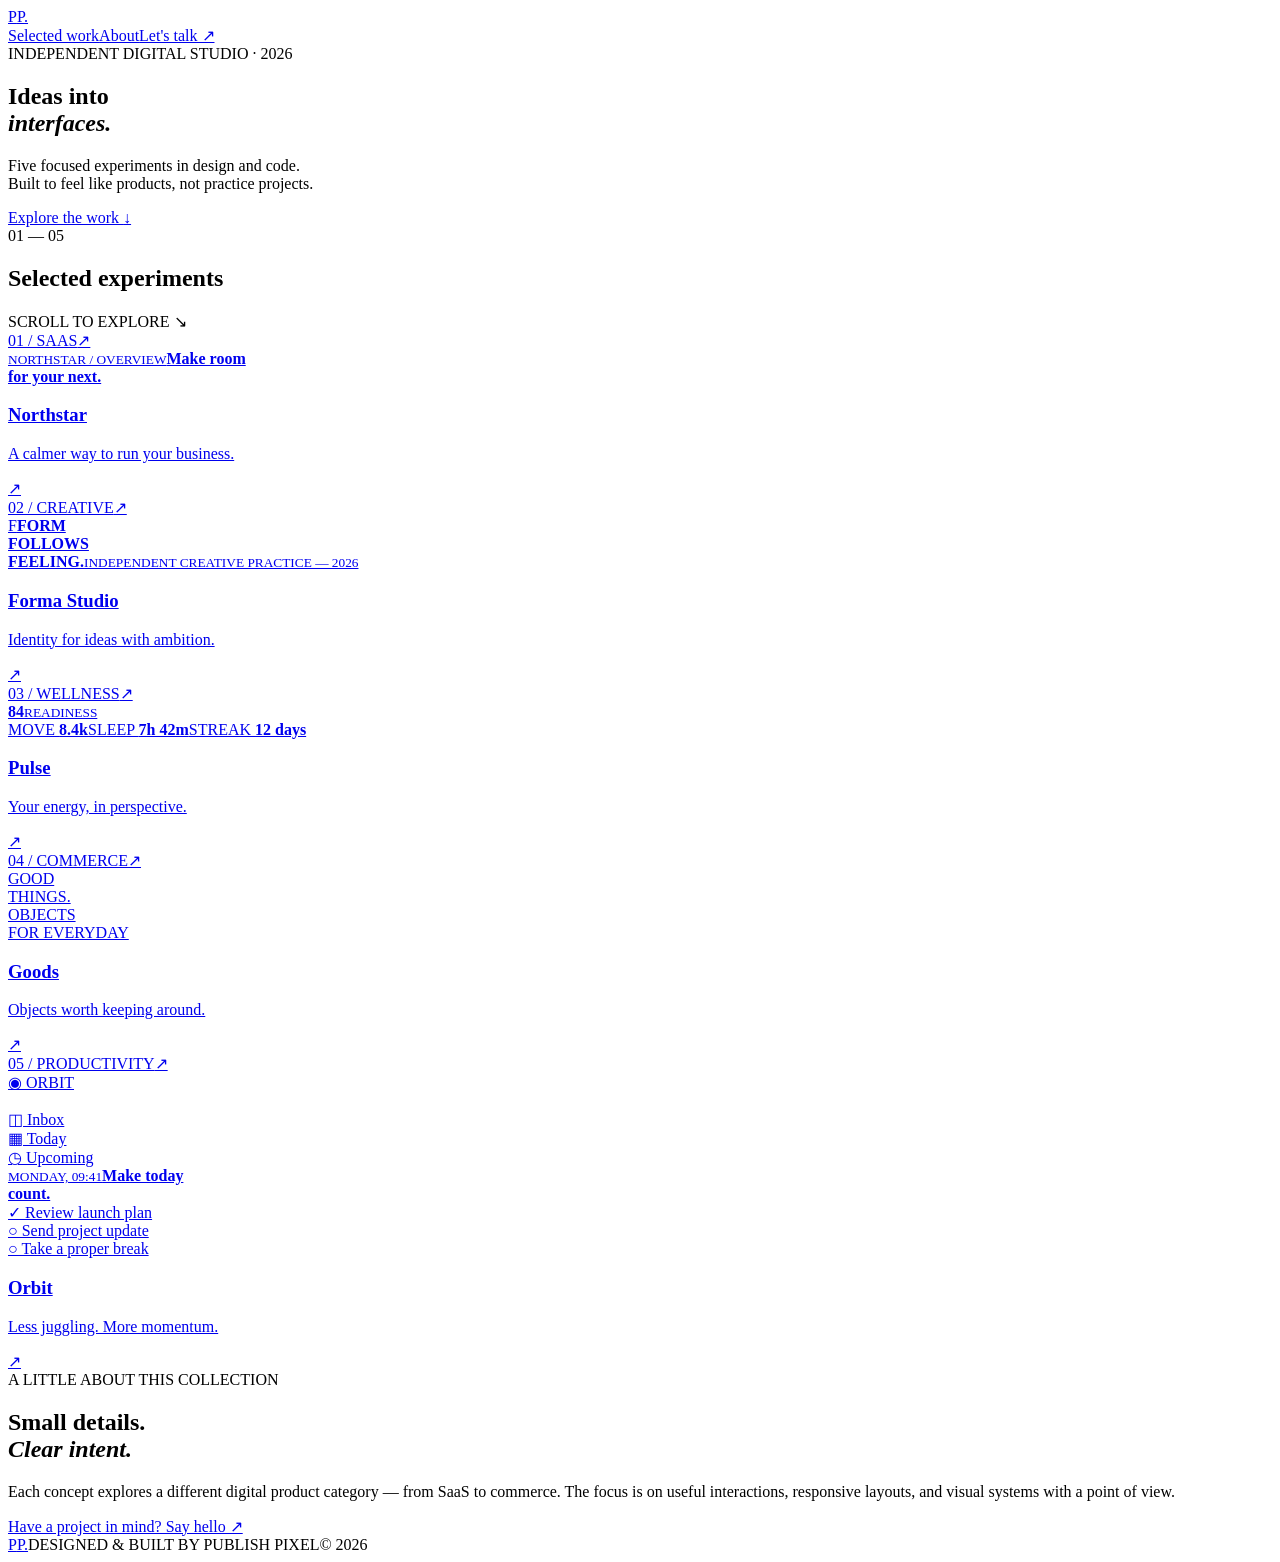
==== index.html @ 8dd6eb6f "Build portfolio website: index.html" ====
<!doctype html>
<html lang="en"><head><meta charset="utf-8"><meta name="viewport" content="width=device-width,initial-scale=1"><meta name="theme-color" content="#101010"><title>Publish Pixel — Selected Web Experiments</title><link rel="stylesheet" href="shared.css"></head><body class="portfolio">
<nav class="topbar"><a class="brand" href="#">P<span>P</span>.</a><div class="navlinks"><a href="#work">Selected work</a><a href="#about">About</a><a class="nav-cta" href="mailto:hello@publishpixel.in">Let's talk ↗</a></div></nav>
<main><section class="hero"><div class="eyebrow"><i></i> INDEPENDENT DIGITAL STUDIO · 2026</div><h1>Ideas into<br><em>interfaces.</em></h1><div class="hero-bottom"><p>Five focused experiments in design and code.<br>Built to feel like products, not practice projects.</p><a class="round-link" href="#work">Explore the work <b>↓</b></a></div><div class="hero-orb"></div></section>
<section class="work" id="work"><div class="section-head"><span>01 — 05</span><h2>Selected experiments</h2><span>SCROLL TO EXPLORE ↘</span></div>
<div class="project-grid">
<a class="project-card card-north" href="01-northstar-saas/"><div class="card-top"><span>01 / SAAS</span><span>↗</span></div><div class="north-visual"><div class="north-window"><small>NORTHSTAR / OVERVIEW</small><strong>Make room<br>for your next.</strong><div class="mini-bars"><i></i><i></i><i></i><i></i><i></i></div></div></div><div class="card-info"><div><h3>Northstar</h3><p>A calmer way to run your business.</p></div><span>↗</span></div></a>
<a class="project-card card-forma" href="02-forma-creative/"><div class="card-top"><span>02 / CREATIVE</span><span>↗</span></div><div class="forma-visual"><span>F</span><b>FORM<br>FOLLOWS<br>FEELING.</b><small>INDEPENDENT CREATIVE PRACTICE — 2026</small></div><div class="card-info"><div><h3>Forma Studio</h3><p>Identity for ideas with ambition.</p></div><span>↗</span></div></a>
<a class="project-card card-pulse" href="03-pulse-fitness/"><div class="card-top"><span>03 / WELLNESS</span><span>↗</span></div><div class="pulse-visual"><div class="pulse-ring"><b>84</b><small>READINESS</small></div><div class="pulse-stats"><span>MOVE <b>8.4k</b></span><span>SLEEP <b>7h 42m</b></span><span>STREAK <b>12 days</b></span></div></div><div class="card-info"><div><h3>Pulse</h3><p>Your energy, in perspective.</p></div><span>↗</span></div></a>
<a class="project-card card-goods" href="04-goods-commerce/"><div class="card-top"><span>04 / COMMERCE</span><span>↗</span></div><div class="goods-visual"><div class="goods-product"><span>GOOD<br>THINGS.</span><div class="vase"></div></div><div class="goods-stamp">OBJECTS<br>FOR EVERYDAY</div></div><div class="card-info"><div><h3>Goods</h3><p>Objects worth keeping around.</p></div><span>↗</span></div></a>
<a class="project-card card-orbit" href="05-orbit-productivity/"><div class="card-top"><span>05 / PRODUCTIVITY</span><span>↗</span></div><div class="orbit-visual"><div class="orbit-sidebar">◉ ORBIT<br><br>◫ Inbox<br>▦ Today<br>◷ Upcoming</div><div class="orbit-main"><small>MONDAY, 09:41</small><b>Make today<br>count.</b><div class="task-line">✓ Review launch plan</div><div class="task-line">○ Send project update</div><div class="task-line">○ Take a proper break</div></div></div><div class="card-info"><div><h3>Orbit</h3><p>Less juggling. More momentum.</p></div><span>↗</span></div></a>
</div></section><section class="about" id="about"><div class="eyebrow">A LITTLE ABOUT THIS COLLECTION</div><h2>Small details.<br><em>Clear intent.</em></h2><p>Each concept explores a different digital product category — from SaaS to commerce. The focus is on useful interactions, responsive layouts, and visual systems with a point of view.</p><a class="email-link" href="mailto:hello@publishpixel.in">Have a project in mind? Say hello ↗</a></section></main>
<footer><a class="brand" href="#">P<span>P</span>.</a><span>DESIGNED & BUILT BY PUBLISH PIXEL</span><span>© 2026</span></footer></body></html>
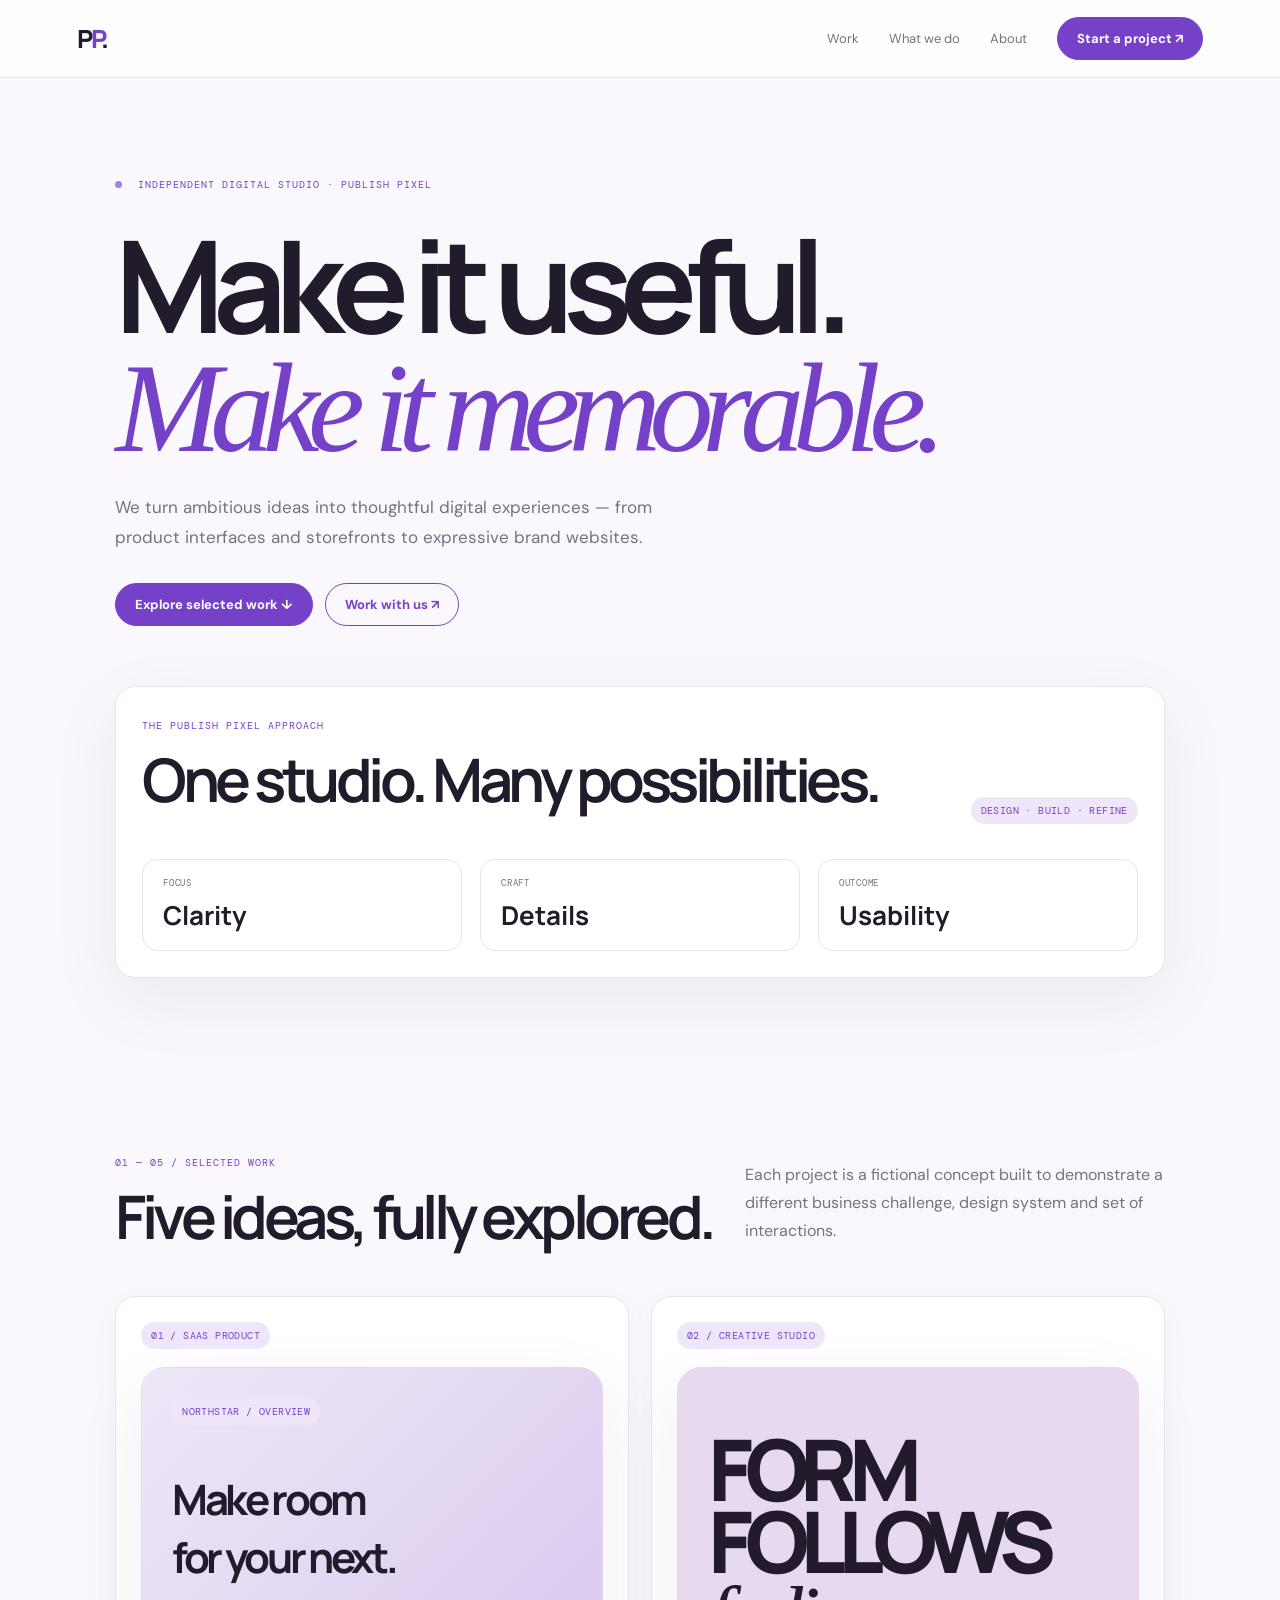
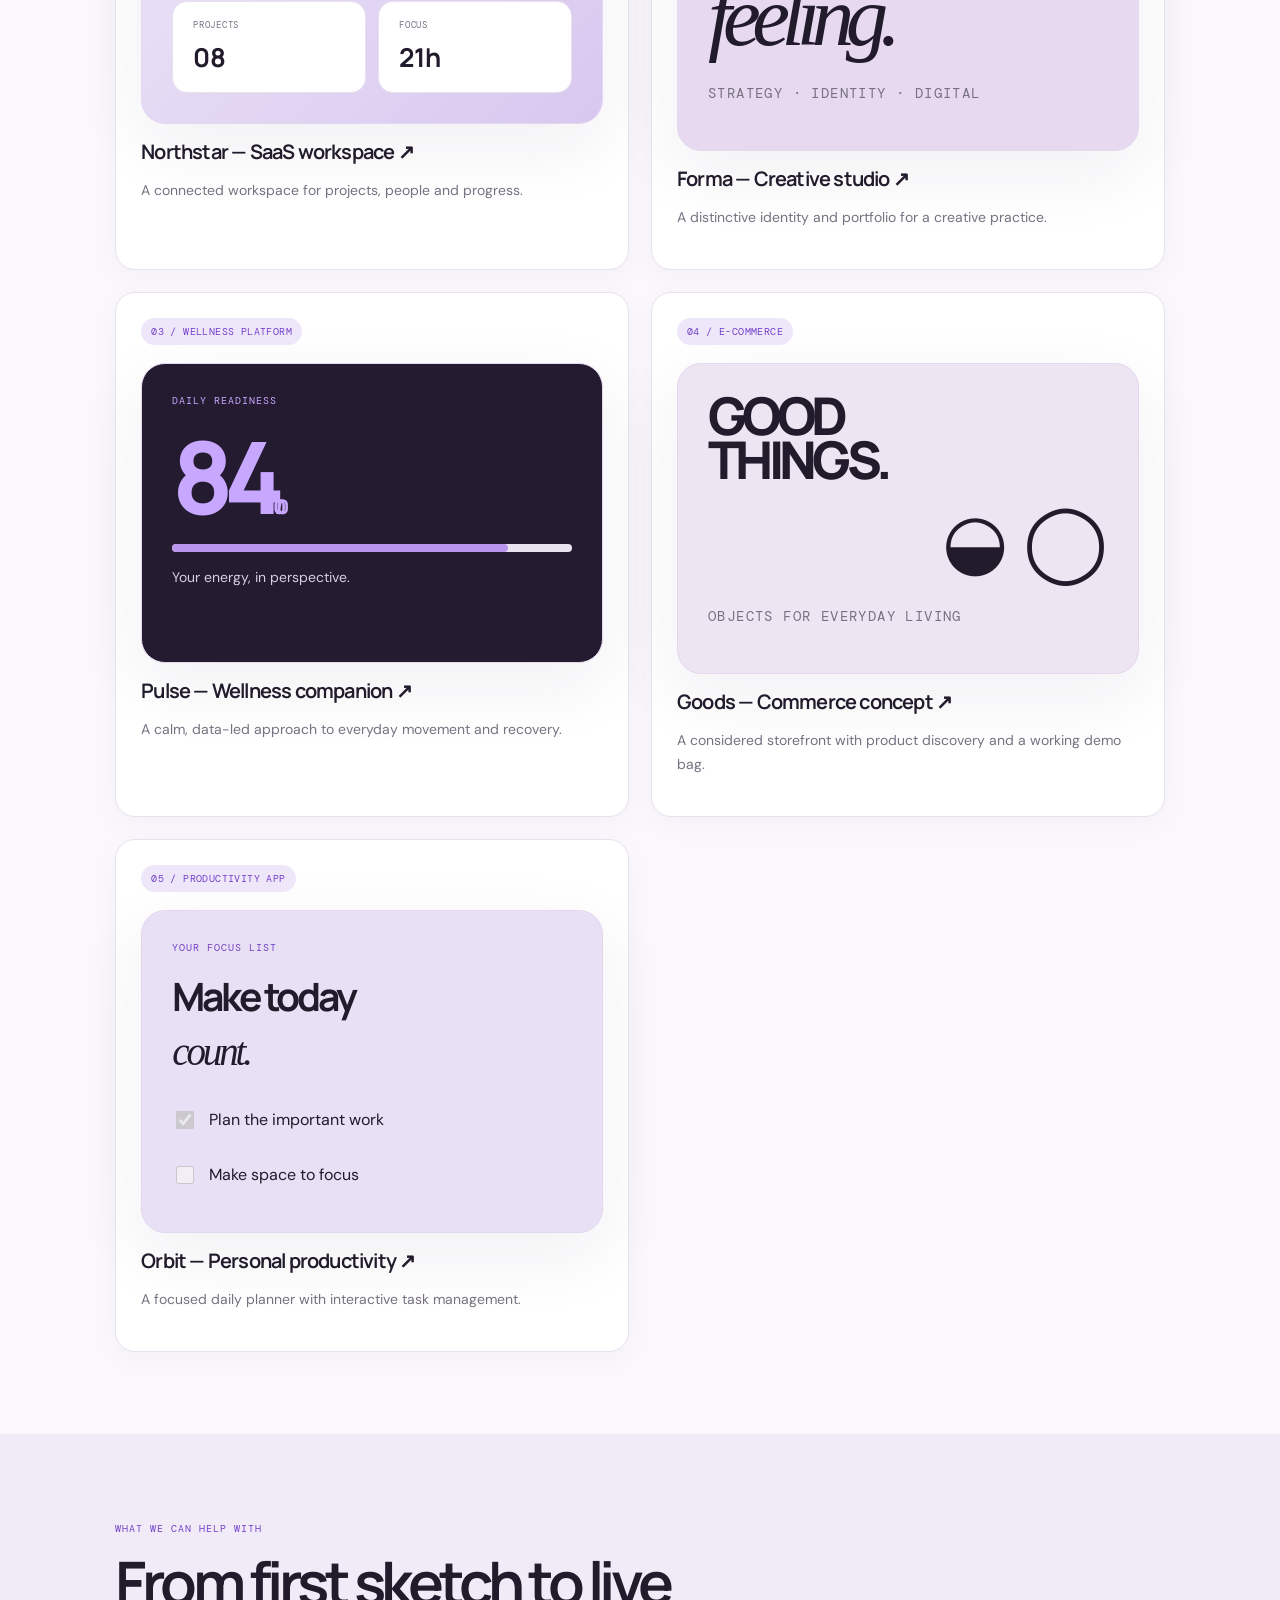
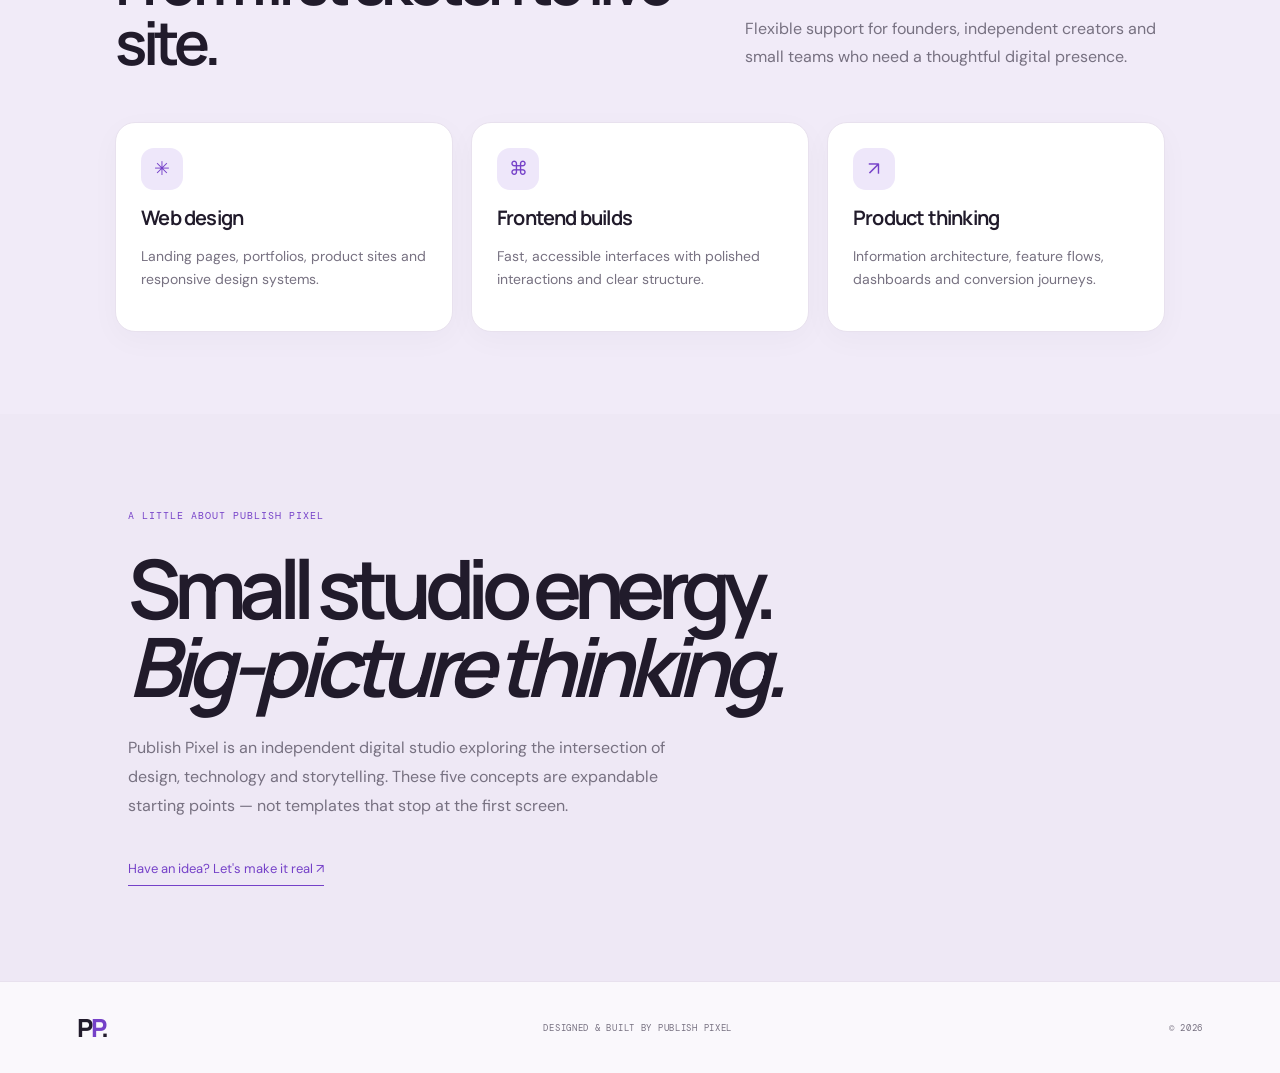
==== commit ad298e89: "Expand portfolio with Publish Pixel purple design system" ====
--- a/index.html
+++ b/index.html
@@ -1,13 +1,14 @@
 <!doctype html>
-<html lang="en"><head><meta charset="utf-8"><meta name="viewport" content="width=device-width,initial-scale=1"><meta name="theme-color" content="#101010"><title>Publish Pixel — Selected Web Experiments</title><link rel="stylesheet" href="shared.css"></head><body class="portfolio">
-<nav class="topbar"><a class="brand" href="#">P<span>P</span>.</a><div class="navlinks"><a href="#work">Selected work</a><a href="#about">About</a><a class="nav-cta" href="mailto:hello@publishpixel.in">Let's talk ↗</a></div></nav>
-<main><section class="hero"><div class="eyebrow"><i></i> INDEPENDENT DIGITAL STUDIO · 2026</div><h1>Ideas into<br><em>interfaces.</em></h1><div class="hero-bottom"><p>Five focused experiments in design and code.<br>Built to feel like products, not practice projects.</p><a class="round-link" href="#work">Explore the work <b>↓</b></a></div><div class="hero-orb"></div></section>
-<section class="work" id="work"><div class="section-head"><span>01 — 05</span><h2>Selected experiments</h2><span>SCROLL TO EXPLORE ↘</span></div>
-<div class="project-grid">
-<a class="project-card card-north" href="01-northstar-saas/"><div class="card-top"><span>01 / SAAS</span><span>↗</span></div><div class="north-visual"><div class="north-window"><small>NORTHSTAR / OVERVIEW</small><strong>Make room<br>for your next.</strong><div class="mini-bars"><i></i><i></i><i></i><i></i><i></i></div></div></div><div class="card-info"><div><h3>Northstar</h3><p>A calmer way to run your business.</p></div><span>↗</span></div></a>
-<a class="project-card card-forma" href="02-forma-creative/"><div class="card-top"><span>02 / CREATIVE</span><span>↗</span></div><div class="forma-visual"><span>F</span><b>FORM<br>FOLLOWS<br>FEELING.</b><small>INDEPENDENT CREATIVE PRACTICE — 2026</small></div><div class="card-info"><div><h3>Forma Studio</h3><p>Identity for ideas with ambition.</p></div><span>↗</span></div></a>
-<a class="project-card card-pulse" href="03-pulse-fitness/"><div class="card-top"><span>03 / WELLNESS</span><span>↗</span></div><div class="pulse-visual"><div class="pulse-ring"><b>84</b><small>READINESS</small></div><div class="pulse-stats"><span>MOVE <b>8.4k</b></span><span>SLEEP <b>7h 42m</b></span><span>STREAK <b>12 days</b></span></div></div><div class="card-info"><div><h3>Pulse</h3><p>Your energy, in perspective.</p></div><span>↗</span></div></a>
-<a class="project-card card-goods" href="04-goods-commerce/"><div class="card-top"><span>04 / COMMERCE</span><span>↗</span></div><div class="goods-visual"><div class="goods-product"><span>GOOD<br>THINGS.</span><div class="vase"></div></div><div class="goods-stamp">OBJECTS<br>FOR EVERYDAY</div></div><div class="card-info"><div><h3>Goods</h3><p>Objects worth keeping around.</p></div><span>↗</span></div></a>
-<a class="project-card card-orbit" href="05-orbit-productivity/"><div class="card-top"><span>05 / PRODUCTIVITY</span><span>↗</span></div><div class="orbit-visual"><div class="orbit-sidebar">◉ ORBIT<br><br>◫ Inbox<br>▦ Today<br>◷ Upcoming</div><div class="orbit-main"><small>MONDAY, 09:41</small><b>Make today<br>count.</b><div class="task-line">✓ Review launch plan</div><div class="task-line">○ Send project update</div><div class="task-line">○ Take a proper break</div></div></div><div class="card-info"><div><h3>Orbit</h3><p>Less juggling. More momentum.</p></div><span>↗</span></div></a>
-</div></section><section class="about" id="about"><div class="eyebrow">A LITTLE ABOUT THIS COLLECTION</div><h2>Small details.<br><em>Clear intent.</em></h2><p>Each concept explores a different digital product category — from SaaS to commerce. The focus is on useful interactions, responsive layouts, and visual systems with a point of view.</p><a class="email-link" href="mailto:hello@publishpixel.in">Have a project in mind? Say hello ↗</a></section></main>
+<html lang="en"><head><meta charset="utf-8"><meta name="viewport" content="width=device-width,initial-scale=1"><meta name="theme-color" content="#7541c8"><meta name="description" content="Publish Pixel — independent digital studio. Five detailed product and brand experiences."><title>Publish Pixel — Digital experiences with intent</title><link rel="stylesheet" href="shared.css"></head>
+<body class="portfolio"><nav class="topbar"><a class="brand" href="#">P<span>P</span>.</a><div class="navlinks"><a href="#work">Work</a><a href="#services">What we do</a><a href="#about">About</a><a class="nav-cta" href="mailto:hello@publishpixel.in">Start a project ↗</a></div></nav>
+<main><section class="hero"><div class="eyebrow"><i></i> INDEPENDENT DIGITAL STUDIO · PUBLISH PIXEL</div><h1>Make it useful.<br><em style="color:var(--purple)">Make it memorable.</em></h1><p class="hero-copy">We turn ambitious ideas into thoughtful digital experiences — from product interfaces and storefronts to expressive brand websites.</p><div class="hero-actions"><a class="button" href="#work">Explore selected work ↓</a><a class="button secondary" href="mailto:hello@publishpixel.in">Work with us ↗</a></div><div class="hero-panel"><div class="section-heading"><div><span class="eyebrow">THE PUBLISH PIXEL APPROACH</span><h2>One studio. Many possibilities.</h2></div><span class="tag">DESIGN · BUILD · REFINE</span></div><div class="grid-3"><div class="stat"><small>FOCUS</small><strong>Clarity</strong></div><div class="stat"><small>CRAFT</small><strong>Details</strong></div><div class="stat"><small>OUTCOME</small><strong>Usability</strong></div></div></div></section>
+<section class="section" id="work"><div class="section-heading"><div><span class="eyebrow">01 — 05 / SELECTED WORK</span><h2>Five ideas, fully explored.</h2></div><p>Each project is a fictional concept built to demonstrate a different business challenge, design system and set of interactions.</p></div><div class="grid-2">
+<a class="panel" href="01-northstar-saas/"><span class="tag">01 / SAAS PRODUCT</span><div class="visual-card" style="margin-top:18px;background:linear-gradient(135deg,#eee8f8,#d8c7ef)"><div class="tag">NORTHSTAR / OVERVIEW</div><h2 style="font:700 42px Manrope;letter-spacing:-.08em;margin-top:45px">Make room<br>for your next.</h2><div class="stat-row"><div class="stat"><small>PROJECTS</small><strong>08</strong></div><div class="stat"><small>FOCUS</small><strong>21h</strong></div></div></div><h3>Northstar — SaaS workspace ↗</h3><p class="muted">A connected workspace for projects, people and progress.</p></a>
+<a class="panel" href="02-forma-creative/"><span class="tag">02 / CREATIVE STUDIO</span><div class="visual-card" style="margin-top:18px;background:#e7d9ef"><div style="font:800 clamp(45px,7vw,85px)/.85 Manrope;letter-spacing:-.1em;margin-top:35px">FORM<br>FOLLOWS<br><i class="display-serif">feeling.</i></div><p class="eyebrow" style="margin-top:30px">STRATEGY · IDENTITY · DIGITAL</p></div><h3>Forma — Creative studio ↗</h3><p class="muted">A distinctive identity and portfolio for a creative practice.</p></a>
+<a class="panel" href="03-pulse-fitness/"><span class="tag">03 / WELLNESS PLATFORM</span><div class="visual-card" style="margin-top:18px;background:#241b31;color:white"><div class="eyebrow" style="color:#c8a7ff">DAILY READINESS</div><div style="font:750 100px Manrope;color:#c8a7ff;letter-spacing:-.1em">84<span style="font-size:20px">/100</span></div><div class="progress-track"><span style="width:84%;background:#b995ec"></span></div><p style="color:#d7cde4">Your energy, in perspective.</p></div><h3>Pulse — Wellness companion ↗</h3><p class="muted">A calm, data-led approach to everyday movement and recovery.</p></a>
+<a class="panel" href="04-goods-commerce/"><span class="tag">04 / E-COMMERCE</span><div class="visual-card" style="margin-top:18px;background:#eee5f3"><div style="font:800 52px/.85 Manrope;letter-spacing:-.09em">GOOD<br>THINGS.</div><div style="font-size:76px;text-align:right;margin-top:10px">◒ ◯</div><p class="eyebrow">OBJECTS FOR EVERYDAY LIVING</p></div><h3>Goods — Commerce concept ↗</h3><p class="muted">A considered storefront with product discovery and a working demo bag.</p></a>
+<a class="panel" href="05-orbit-productivity/"><span class="tag">05 / PRODUCTIVITY APP</span><div class="visual-card" style="margin-top:18px;background:#e8e0f4"><div class="eyebrow">YOUR FOCUS LIST</div><h2 style="font:700 39px Manrope;letter-spacing:-.08em">Make today<br><i class="display-serif">count.</i></h2><div class="task-row"><input type="checkbox" checked disabled><span>Plan the important work</span></div><div class="task-row"><input type="checkbox" disabled><span>Make space to focus</span></div></div><h3>Orbit — Personal productivity ↗</h3><p class="muted">A focused daily planner with interactive task management.</p></a>
+</div></section>
+<section class="section tint" id="services"><div class="section-heading"><div><span class="eyebrow">WHAT WE CAN HELP WITH</span><h2>From first sketch to live site.</h2></div><p>Flexible support for founders, independent creators and small teams who need a thoughtful digital presence.</p></div><div class="grid-3"><article class="feature-card"><div class="icon-tile">✳</div><h3>Web design</h3><p>Landing pages, portfolios, product sites and responsive design systems.</p></article><article class="feature-card"><div class="icon-tile">⌘</div><h3>Frontend builds</h3><p>Fast, accessible interfaces with polished interactions and clear structure.</p></article><article class="feature-card"><div class="icon-tile">↗</div><h3>Product thinking</h3><p>Information architecture, feature flows, dashboards and conversion journeys.</p></article></div></section>
+<section class="about" id="about"><div class="eyebrow">A LITTLE ABOUT PUBLISH PIXEL</div><h2>Small studio energy.<br><em>Big-picture thinking.</em></h2><p>Publish Pixel is an independent digital studio exploring the intersection of design, technology and storytelling. These five concepts are expandable starting points — not templates that stop at the first screen.</p><a class="email-link" href="mailto:hello@publishpixel.in">Have an idea? Let's make it real ↗</a></section></main>
 <footer><a class="brand" href="#">P<span>P</span>.</a><span>DESIGNED & BUILT BY PUBLISH PIXEL</span><span>© 2026</span></footer></body></html>
--- a/shared.css
+++ b/shared.css
@@ -0,0 +1,3 @@
+@import url('https://fonts.googleapis.com/css2?family=DM+Mono:wght@400;500&family=DM+Sans:wght@400;500;600;700&family=Manrope:wght@400;500;600;700;800&display=swap');
+:root{--ink:#211b2b;--muted:#777181;--paper:#faf8fc;--line:#e8e1ee;--purple:#7541c8;--purple-dark:#54269e;--purple-soft:#eee7fa;--purple-bright:#a77bf0;--radius:20px;--shadow:0 22px 70px #35204b12}
+*{box-sizing:border-box}html{scroll-behavior:smooth;scroll-padding-top:90px}body{margin:0;background:var(--paper);color:var(--ink);font-family:'DM Sans',sans-serif}a{color:inherit;text-decoration:none}button,input,select,textarea{font:inherit}button,a{ -webkit-tap-highlight-color:transparent}.topbar{height:78px;padding:0 6vw;display:flex;align-items:center;justify-content:space-between;border-bottom:1px solid var(--line);background:#ffffffd9;backdrop-filter:blur(16px);position:sticky;top:0;z-index:20}.brand{font:800 25px Manrope;letter-spacing:-2px}.brand span{color:var(--purple)}.navlinks{display:flex;align-items:center;gap:30px;font-size:13px}.navlinks a:not(.nav-cta){color:var(--muted)}.navlinks a:hover{color:var(--purple)}.nav-cta,.button{display:inline-flex;align-items:center;justify-content:center;gap:9px;padding:12px 19px;border:1px solid var(--purple);border-radius:99px;background:var(--purple);color:white;font-size:13px;font-weight:700;transition:.2s}.nav-cta:hover,.button:hover{background:var(--purple-dark);transform:translateY(-2px)}.button.secondary{background:transparent;color:var(--purple)}.eyebrow,.card-top,.section-head,.project-meta{font:10px 'DM Mono',monospace;letter-spacing:.1em;text-transform:uppercase;color:var(--purple)}.eyebrow i{display:inline-block;width:7px;height:7px;border-radius:50%;background:var(--purple-bright);margin-right:9px}.hero{padding:100px 9vw 85px;position:relative;overflow:hidden}.hero h1{font:700 clamp(60px,10vw,132px)/.92 Manrope;letter-spacing:-.09em;margin:35px 0 24px;max-width:1000px}.hero h1 em,.display-serif{font-family:Georgia,serif;font-weight:400}.hero-copy{max-width:540px;color:var(--muted);font-size:17px;line-height:1.8}.hero-actions{display:flex;gap:12px;flex-wrap:wrap;margin-top:30px}.hero-panel{margin:60px auto 0;max-width:1120px;border:1px solid var(--line);border-radius:var(--radius);background:white;padding:26px;box-shadow:var(--shadow)}.section{padding:82px 9vw}.section.tint{background:#f1ebf8}.section.dark{background:#241b31;color:#fff}.section-heading{display:flex;justify-content:space-between;align-items:end;gap:25px;margin-bottom:35px}.section-heading h2,.section h2{font:650 clamp(34px,5vw,60px)/1 Manrope;letter-spacing:-.075em;margin:15px 0}.section-heading p{max-width:420px;color:var(--muted);line-height:1.75}.grid-2{display:grid;grid-template-columns:repeat(2,minmax(0,1fr));gap:22px}.grid-3{display:grid;grid-template-columns:repeat(3,minmax(0,1fr));gap:18px}.grid-4{display:grid;grid-template-columns:repeat(4,minmax(0,1fr));gap:16px}.panel,.feature-card,.price-card,.quote-card{background:#fff;border:1px solid var(--line);border-radius:var(--radius);padding:25px;box-shadow:0 8px 30px #2b183008}.feature-card h3,.panel h3{font:650 20px Manrope;letter-spacing:-.04em;margin:14px 0 8px}.feature-card p,.panel p{color:var(--muted);line-height:1.7;font-size:14px}.icon-tile{width:42px;height:42px;display:grid;place-items:center;background:var(--purple-soft);color:var(--purple);border-radius:13px;font-size:19px}.metric{font:750 36px Manrope;letter-spacing:-.07em}.muted{color:var(--muted)}.tag{display:inline-flex;padding:7px 10px;background:var(--purple-soft);color:var(--purple);border-radius:99px;font:10px 'DM Mono';letter-spacing:.04em}.split{display:grid;grid-template-columns:1fr 1fr;gap:45px;align-items:center}.visual-card{background:linear-gradient(145deg,#f0e8fa,#ded0f2);border:1px solid #e4d8f0;border-radius:24px;padding:30px;min-height:300px;box-shadow:var(--shadow)}.stat-row{display:flex;gap:12px;flex-wrap:wrap}.stat{background:#fff;border:1px solid var(--line);padding:17px 20px;border-radius:15px;flex:1;min-width:120px}.stat small{display:block;color:var(--muted);font:9px 'DM Mono';letter-spacing:.08em}.stat strong{display:block;font:700 26px Manrope;margin-top:8px}.list-check{list-style:none;padding:0;margin:18px 0}.list-check li{padding:9px 0;color:var(--muted);font-size:14px}.list-check li:before{content:'✓';color:var(--purple);font-weight:800;margin-right:10px}.price-card{padding:30px}.price-card.featured{border:2px solid var(--purple);box-shadow:0 18px 55px #7541c820}.price{font:750 48px Manrope;letter-spacing:-.08em;margin:15px 0}.price small{font:13px 'DM Sans';letter-spacing:0;color:var(--muted)}details{border-top:1px solid var(--line);padding:18px 0}details:last-child{border-bottom:1px solid var(--line)}summary{cursor:pointer;font-weight:650;list-style:none;display:flex;justify-content:space-between;gap:15px}summary::-webkit-details-marker{display:none}summary:after{content:'＋';color:var(--purple);font-size:18px}details[open] summary:after{content:'−'}details p{color:var(--muted);line-height:1.75;font-size:14px;max-width:750px}.form-row{display:flex;gap:10px;flex-wrap:wrap}.field{padding:14px 16px;border:1px solid var(--line);border-radius:12px;background:#fff;min-width:0}.field:focus{outline:2px solid #b995ec;border-color:var(--purple)}.card-info{display:flex;justify-content:space-between;align-items:center}.round-link{font-size:13px;border-bottom:1px solid var(--purple);padding-bottom:8px;color:var(--purple)}.about{background:#eee8f5;padding:95px 10vw}.about h2{font:650 clamp(45px,7vw,82px)/.95 Manrope;letter-spacing:-.09em;margin:28px 0}.about>p{max-width:540px;line-height:1.8;color:var(--muted)}.email-link{display:inline-block;margin-top:24px;border-bottom:1px solid var(--purple);padding-bottom:8px;font-size:13px;color:var(--purple)}footer{padding:28px 6vw;display:flex;justify-content:space-between;align-items:center;gap:18px;border-top:1px solid var(--line);font:9px 'DM Mono';letter-spacing:.08em;color:var(--muted)}footer .brand{color:var(--ink)}.back-link{color:var(--purple)}.progress-track{height:8px;background:#e9e3ef;border-radius:20px;overflow:hidden}.progress-track span{display:block;height:100%;background:var(--purple);border-radius:20px}.pill-tabs{display:flex;gap:8px;flex-wrap:wrap}.pill-tabs button{border:1px solid var(--line);border-radius:99px;padding:9px 14px;background:white;color:var(--muted);cursor:pointer}.pill-tabs button.active{background:var(--purple);color:white;border-color:var(--purple)}.product-art{height:220px;border-radius:16px;display:grid;place-items:center;background:linear-gradient(140deg,#e8dff1,#cdb9e3);font-size:70px}.task-row{display:flex;align-items:center;gap:12px;padding:15px 0;border-top:1px solid var(--line)}.task-row input{accent-color:var(--purple);width:18px;height:18px}.task-row.done span{text-decoration:line-through;color:#aaa}.notice{font-size:12px;color:var(--purple);min-height:18px}@media(max-width:850px){.grid-4{grid-template-columns:repeat(2,1fr)}.grid-3{grid-template-columns:repeat(2,1fr)}.split{gap:25px}.hero{padding-top:80px}}@media(max-width:650px){.topbar{height:68px;padding:0 5vw}.navlinks{gap:12px;font-size:11px}.navlinks>a:nth-child(2){display:none}.hero{padding:72px 7vw 60px}.hero h1{font-size:clamp(58px,16vw,95px)}.hero-copy{font-size:15px}.section{padding:62px 7vw}.section-heading{display:block}.grid-2,.grid-3,.grid-4,.split{grid-template-columns:1fr}.hero-panel{padding:16px;margin-top:38px}.about{padding:70px 7vw}footer{padding:24px 5vw;flex-wrap:wrap}footer span:nth-child(2){order:3;width:100%}}
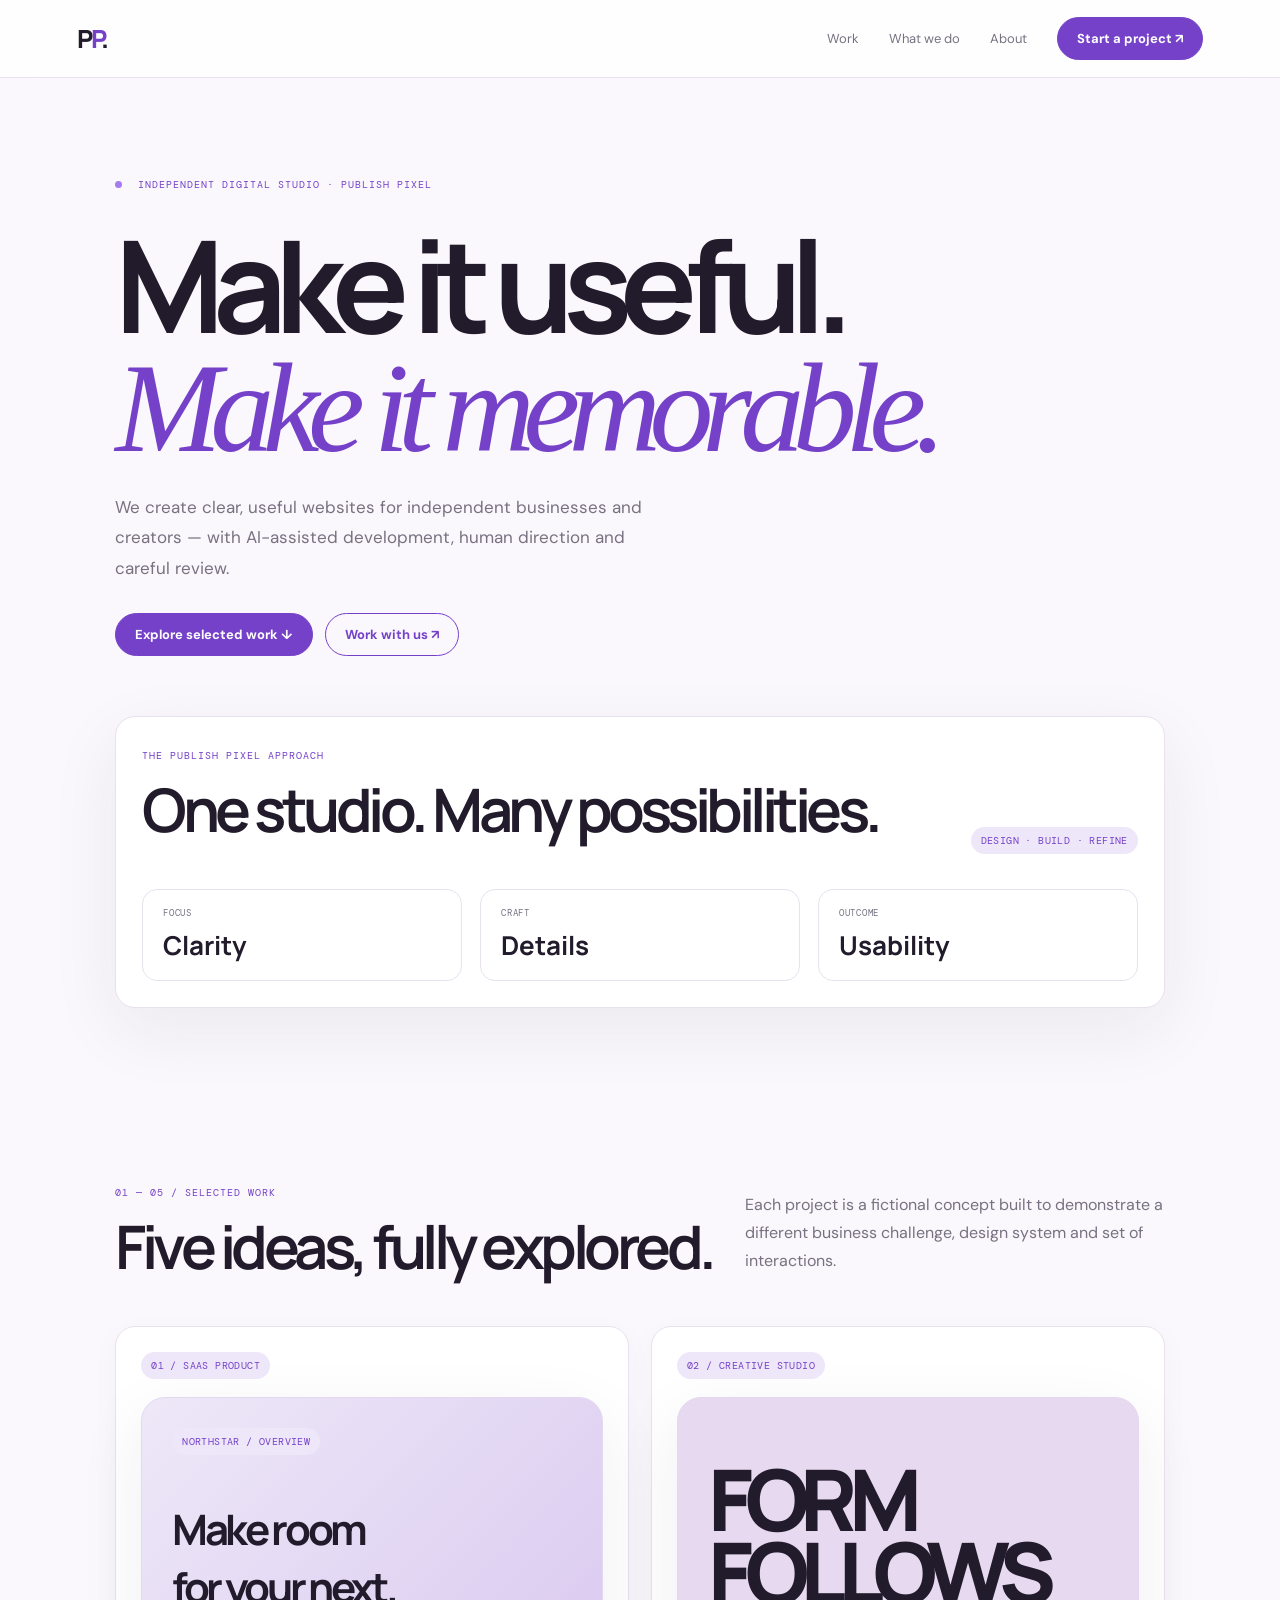
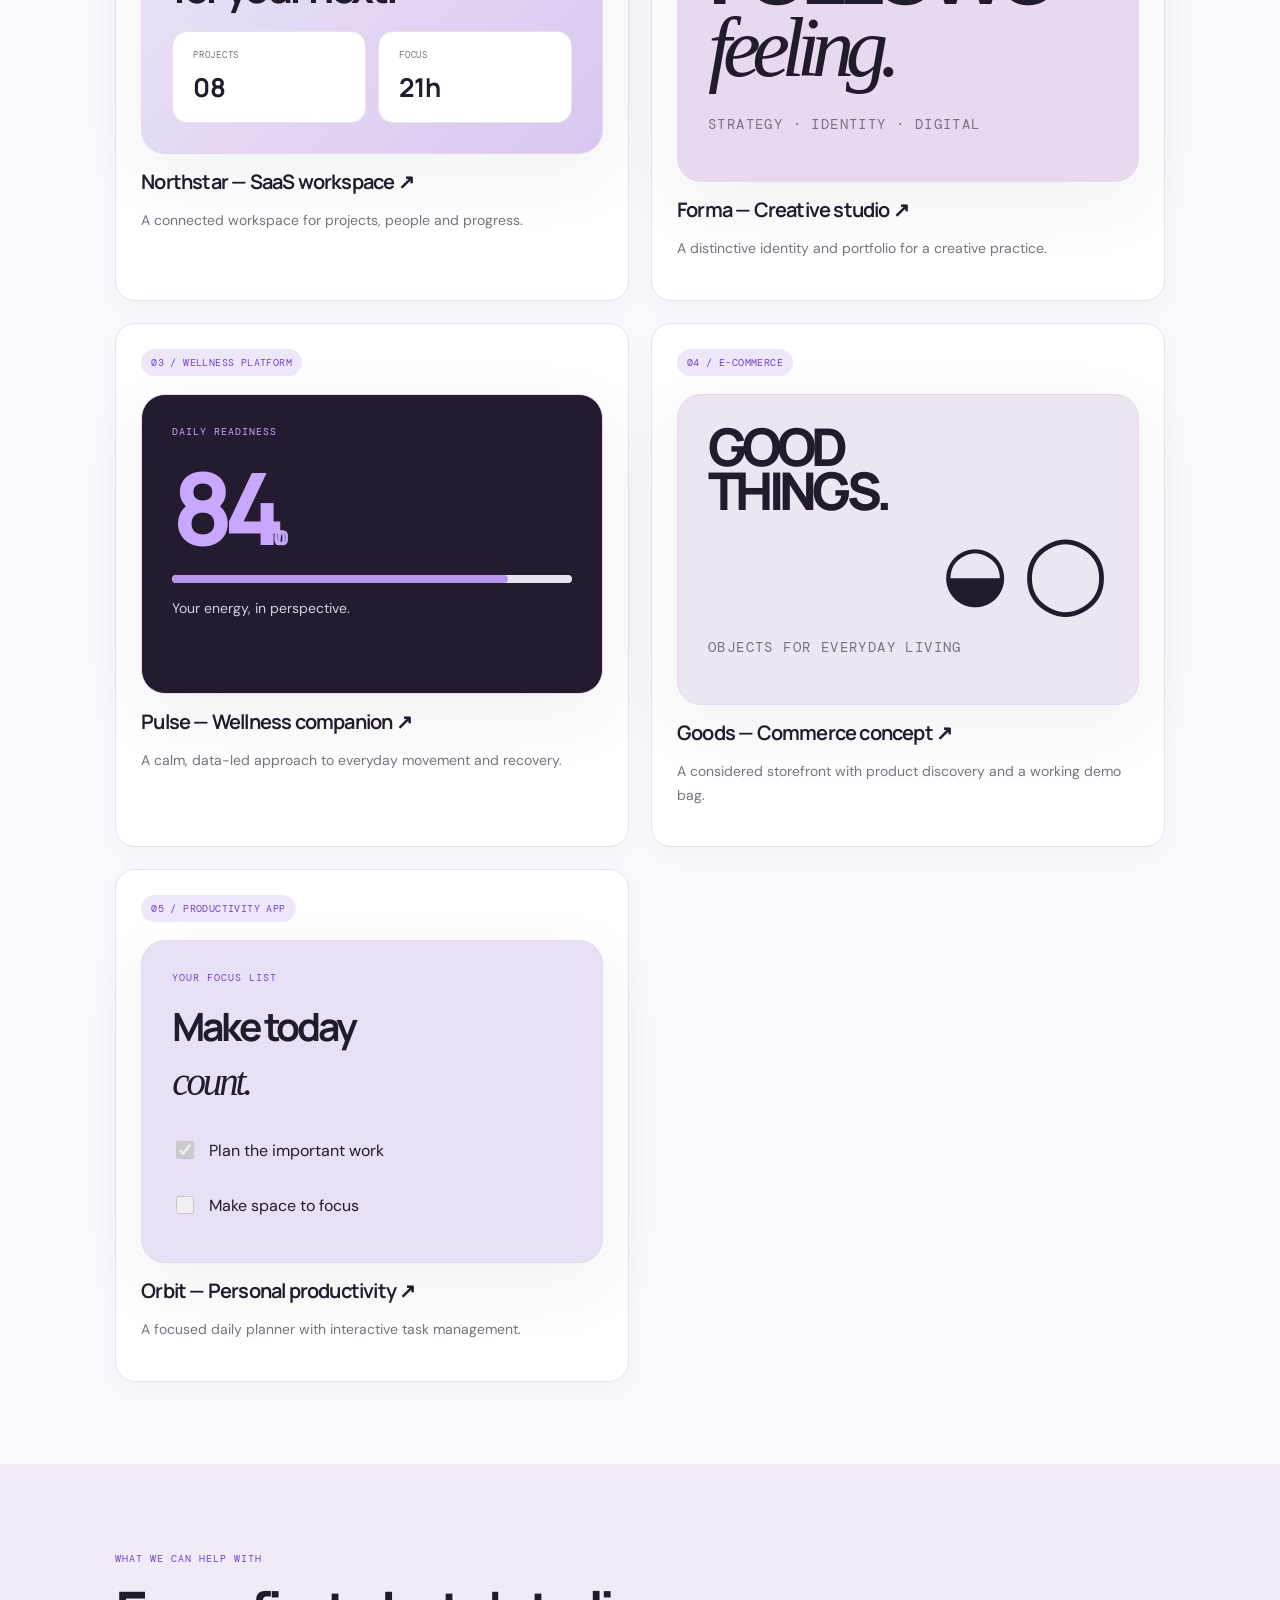
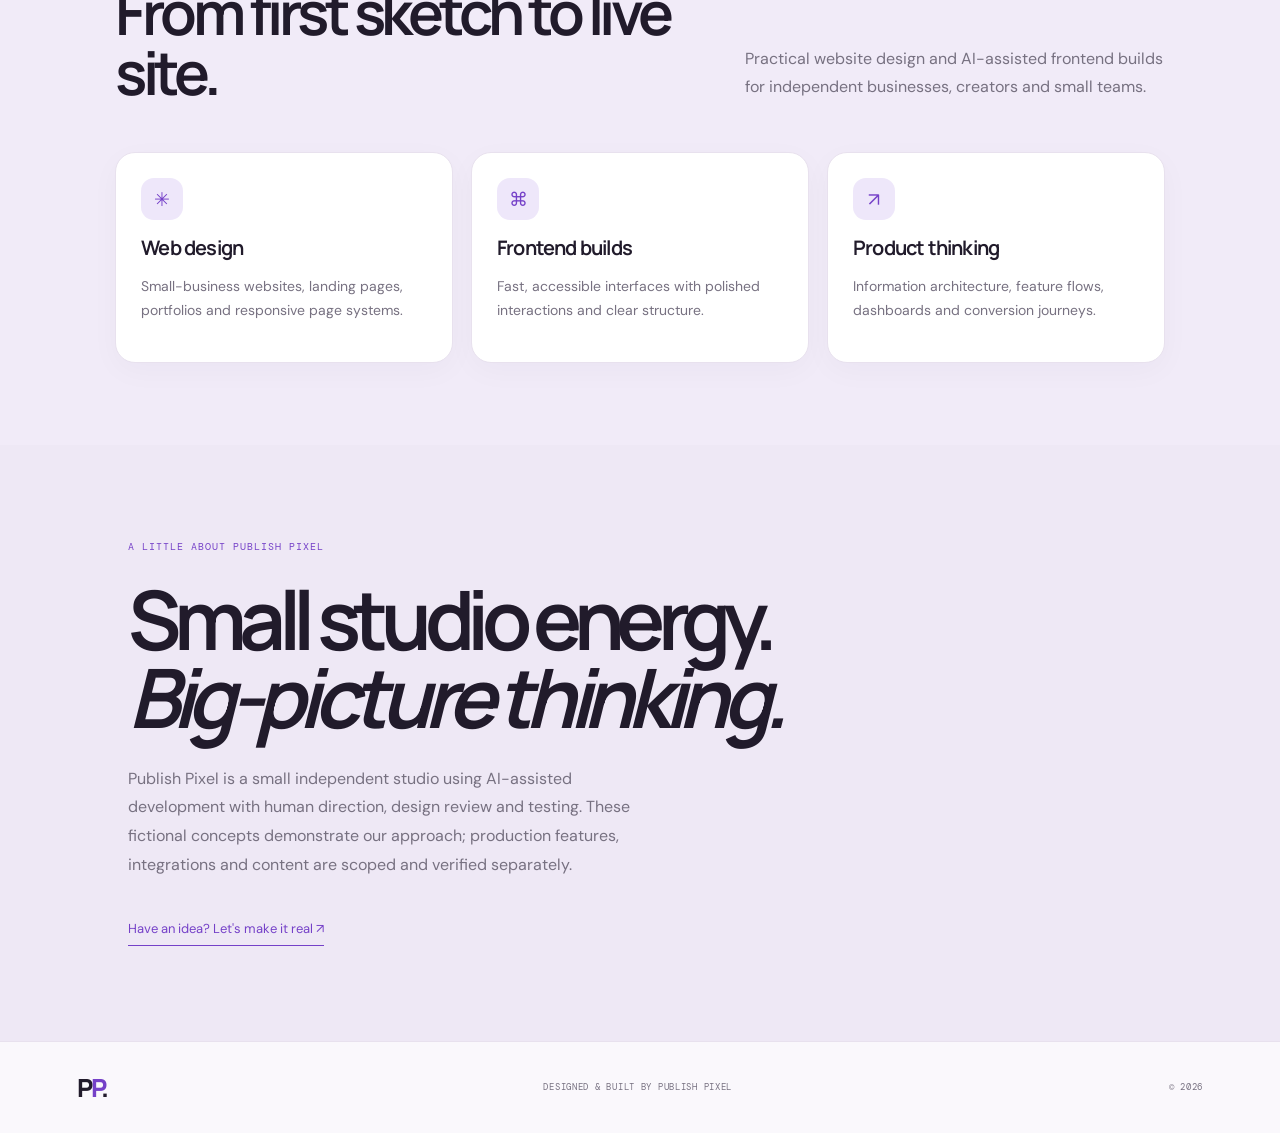
==== commit 59ca547d: "Polish Publish Pixel portfolio positioning and contact details" ====
--- a/index.html
+++ b/index.html
@@ -1,7 +1,7 @@
 <!doctype html>
-<html lang="en"><head><meta charset="utf-8"><meta name="viewport" content="width=device-width,initial-scale=1"><meta name="theme-color" content="#7541c8"><meta name="description" content="Publish Pixel — independent digital studio. Five detailed product and brand experiences."><title>Publish Pixel — Digital experiences with intent</title><link rel="stylesheet" href="shared.css"></head>
-<body class="portfolio"><nav class="topbar"><a class="brand" href="#">P<span>P</span>.</a><div class="navlinks"><a href="#work">Work</a><a href="#services">What we do</a><a href="#about">About</a><a class="nav-cta" href="mailto:hello@publishpixel.in">Start a project ↗</a></div></nav>
-<main><section class="hero"><div class="eyebrow"><i></i> INDEPENDENT DIGITAL STUDIO · PUBLISH PIXEL</div><h1>Make it useful.<br><em style="color:var(--purple)">Make it memorable.</em></h1><p class="hero-copy">We turn ambitious ideas into thoughtful digital experiences — from product interfaces and storefronts to expressive brand websites.</p><div class="hero-actions"><a class="button" href="#work">Explore selected work ↓</a><a class="button secondary" href="mailto:hello@publishpixel.in">Work with us ↗</a></div><div class="hero-panel"><div class="section-heading"><div><span class="eyebrow">THE PUBLISH PIXEL APPROACH</span><h2>One studio. Many possibilities.</h2></div><span class="tag">DESIGN · BUILD · REFINE</span></div><div class="grid-3"><div class="stat"><small>FOCUS</small><strong>Clarity</strong></div><div class="stat"><small>CRAFT</small><strong>Details</strong></div><div class="stat"><small>OUTCOME</small><strong>Usability</strong></div></div></div></section>
+<html lang="en"><head><meta charset="utf-8"><meta name="viewport" content="width=device-width,initial-scale=1"><meta name="theme-color" content="#7541c8"><meta name="description" content="Publish Pixel — independent digital studio. Five detailed product and brand experiences."><title>Publish Pixel — Digital experiences with intent</title><link rel="stylesheet" href="shared.css?v=20261112-purple"></head>
+<body class="portfolio"><nav class="topbar"><a class="brand" href="#">P<span>P</span>.</a><div class="navlinks"><a href="#work">Work</a><a href="#services">What we do</a><a href="#about">About</a><a class="nav-cta" href="mailto:publishpixel1@gmail.com">Start a project ↗</a></div></nav>
+<main><section class="hero"><div class="eyebrow"><i></i> INDEPENDENT DIGITAL STUDIO · PUBLISH PIXEL</div><h1>Make it useful.<br><em style="color:var(--purple)">Make it memorable.</em></h1><p class="hero-copy">We create clear, useful websites for independent businesses and creators — with AI-assisted development, human direction and careful review.</p><div class="hero-actions"><a class="button" href="#work">Explore selected work ↓</a><a class="button secondary" href="mailto:publishpixel1@gmail.com">Work with us ↗</a></div><div class="hero-panel"><div class="section-heading"><div><span class="eyebrow">THE PUBLISH PIXEL APPROACH</span><h2>One studio. Many possibilities.</h2></div><span class="tag">DESIGN · BUILD · REFINE</span></div><div class="grid-3"><div class="stat"><small>FOCUS</small><strong>Clarity</strong></div><div class="stat"><small>CRAFT</small><strong>Details</strong></div><div class="stat"><small>OUTCOME</small><strong>Usability</strong></div></div></div></section>
 <section class="section" id="work"><div class="section-heading"><div><span class="eyebrow">01 — 05 / SELECTED WORK</span><h2>Five ideas, fully explored.</h2></div><p>Each project is a fictional concept built to demonstrate a different business challenge, design system and set of interactions.</p></div><div class="grid-2">
 <a class="panel" href="01-northstar-saas/"><span class="tag">01 / SAAS PRODUCT</span><div class="visual-card" style="margin-top:18px;background:linear-gradient(135deg,#eee8f8,#d8c7ef)"><div class="tag">NORTHSTAR / OVERVIEW</div><h2 style="font:700 42px Manrope;letter-spacing:-.08em;margin-top:45px">Make room<br>for your next.</h2><div class="stat-row"><div class="stat"><small>PROJECTS</small><strong>08</strong></div><div class="stat"><small>FOCUS</small><strong>21h</strong></div></div></div><h3>Northstar — SaaS workspace ↗</h3><p class="muted">A connected workspace for projects, people and progress.</p></a>
 <a class="panel" href="02-forma-creative/"><span class="tag">02 / CREATIVE STUDIO</span><div class="visual-card" style="margin-top:18px;background:#e7d9ef"><div style="font:800 clamp(45px,7vw,85px)/.85 Manrope;letter-spacing:-.1em;margin-top:35px">FORM<br>FOLLOWS<br><i class="display-serif">feeling.</i></div><p class="eyebrow" style="margin-top:30px">STRATEGY · IDENTITY · DIGITAL</p></div><h3>Forma — Creative studio ↗</h3><p class="muted">A distinctive identity and portfolio for a creative practice.</p></a>
@@ -9,6 +9,6 @@
 <a class="panel" href="04-goods-commerce/"><span class="tag">04 / E-COMMERCE</span><div class="visual-card" style="margin-top:18px;background:#eee5f3"><div style="font:800 52px/.85 Manrope;letter-spacing:-.09em">GOOD<br>THINGS.</div><div style="font-size:76px;text-align:right;margin-top:10px">◒ ◯</div><p class="eyebrow">OBJECTS FOR EVERYDAY LIVING</p></div><h3>Goods — Commerce concept ↗</h3><p class="muted">A considered storefront with product discovery and a working demo bag.</p></a>
 <a class="panel" href="05-orbit-productivity/"><span class="tag">05 / PRODUCTIVITY APP</span><div class="visual-card" style="margin-top:18px;background:#e8e0f4"><div class="eyebrow">YOUR FOCUS LIST</div><h2 style="font:700 39px Manrope;letter-spacing:-.08em">Make today<br><i class="display-serif">count.</i></h2><div class="task-row"><input type="checkbox" checked disabled><span>Plan the important work</span></div><div class="task-row"><input type="checkbox" disabled><span>Make space to focus</span></div></div><h3>Orbit — Personal productivity ↗</h3><p class="muted">A focused daily planner with interactive task management.</p></a>
 </div></section>
-<section class="section tint" id="services"><div class="section-heading"><div><span class="eyebrow">WHAT WE CAN HELP WITH</span><h2>From first sketch to live site.</h2></div><p>Flexible support for founders, independent creators and small teams who need a thoughtful digital presence.</p></div><div class="grid-3"><article class="feature-card"><div class="icon-tile">✳</div><h3>Web design</h3><p>Landing pages, portfolios, product sites and responsive design systems.</p></article><article class="feature-card"><div class="icon-tile">⌘</div><h3>Frontend builds</h3><p>Fast, accessible interfaces with polished interactions and clear structure.</p></article><article class="feature-card"><div class="icon-tile">↗</div><h3>Product thinking</h3><p>Information architecture, feature flows, dashboards and conversion journeys.</p></article></div></section>
-<section class="about" id="about"><div class="eyebrow">A LITTLE ABOUT PUBLISH PIXEL</div><h2>Small studio energy.<br><em>Big-picture thinking.</em></h2><p>Publish Pixel is an independent digital studio exploring the intersection of design, technology and storytelling. These five concepts are expandable starting points — not templates that stop at the first screen.</p><a class="email-link" href="mailto:hello@publishpixel.in">Have an idea? Let's make it real ↗</a></section></main>
+<section class="section tint" id="services"><div class="section-heading"><div><span class="eyebrow">WHAT WE CAN HELP WITH</span><h2>From first sketch to live site.</h2></div><p>Practical website design and AI-assisted frontend builds for independent businesses, creators and small teams.</p></div><div class="grid-3"><article class="feature-card"><div class="icon-tile">✳</div><h3>Web design</h3><p>Small-business websites, landing pages, portfolios and responsive page systems.</p></article><article class="feature-card"><div class="icon-tile">⌘</div><h3>Frontend builds</h3><p>Fast, accessible interfaces with polished interactions and clear structure.</p></article><article class="feature-card"><div class="icon-tile">↗</div><h3>Product thinking</h3><p>Information architecture, feature flows, dashboards and conversion journeys.</p></article></div></section>
+<section class="about" id="about"><div class="eyebrow">A LITTLE ABOUT PUBLISH PIXEL</div><h2>Small studio energy.<br><em>Big-picture thinking.</em></h2><p>Publish Pixel is a small independent studio using AI-assisted development with human direction, design review and testing. These fictional concepts demonstrate our approach; production features, integrations and content are scoped and verified separately.</p><a class="email-link" href="mailto:publishpixel1@gmail.com">Have an idea? Let's make it real ↗</a></section></main>
 <footer><a class="brand" href="#">P<span>P</span>.</a><span>DESIGNED & BUILT BY PUBLISH PIXEL</span><span>© 2026</span></footer></body></html>
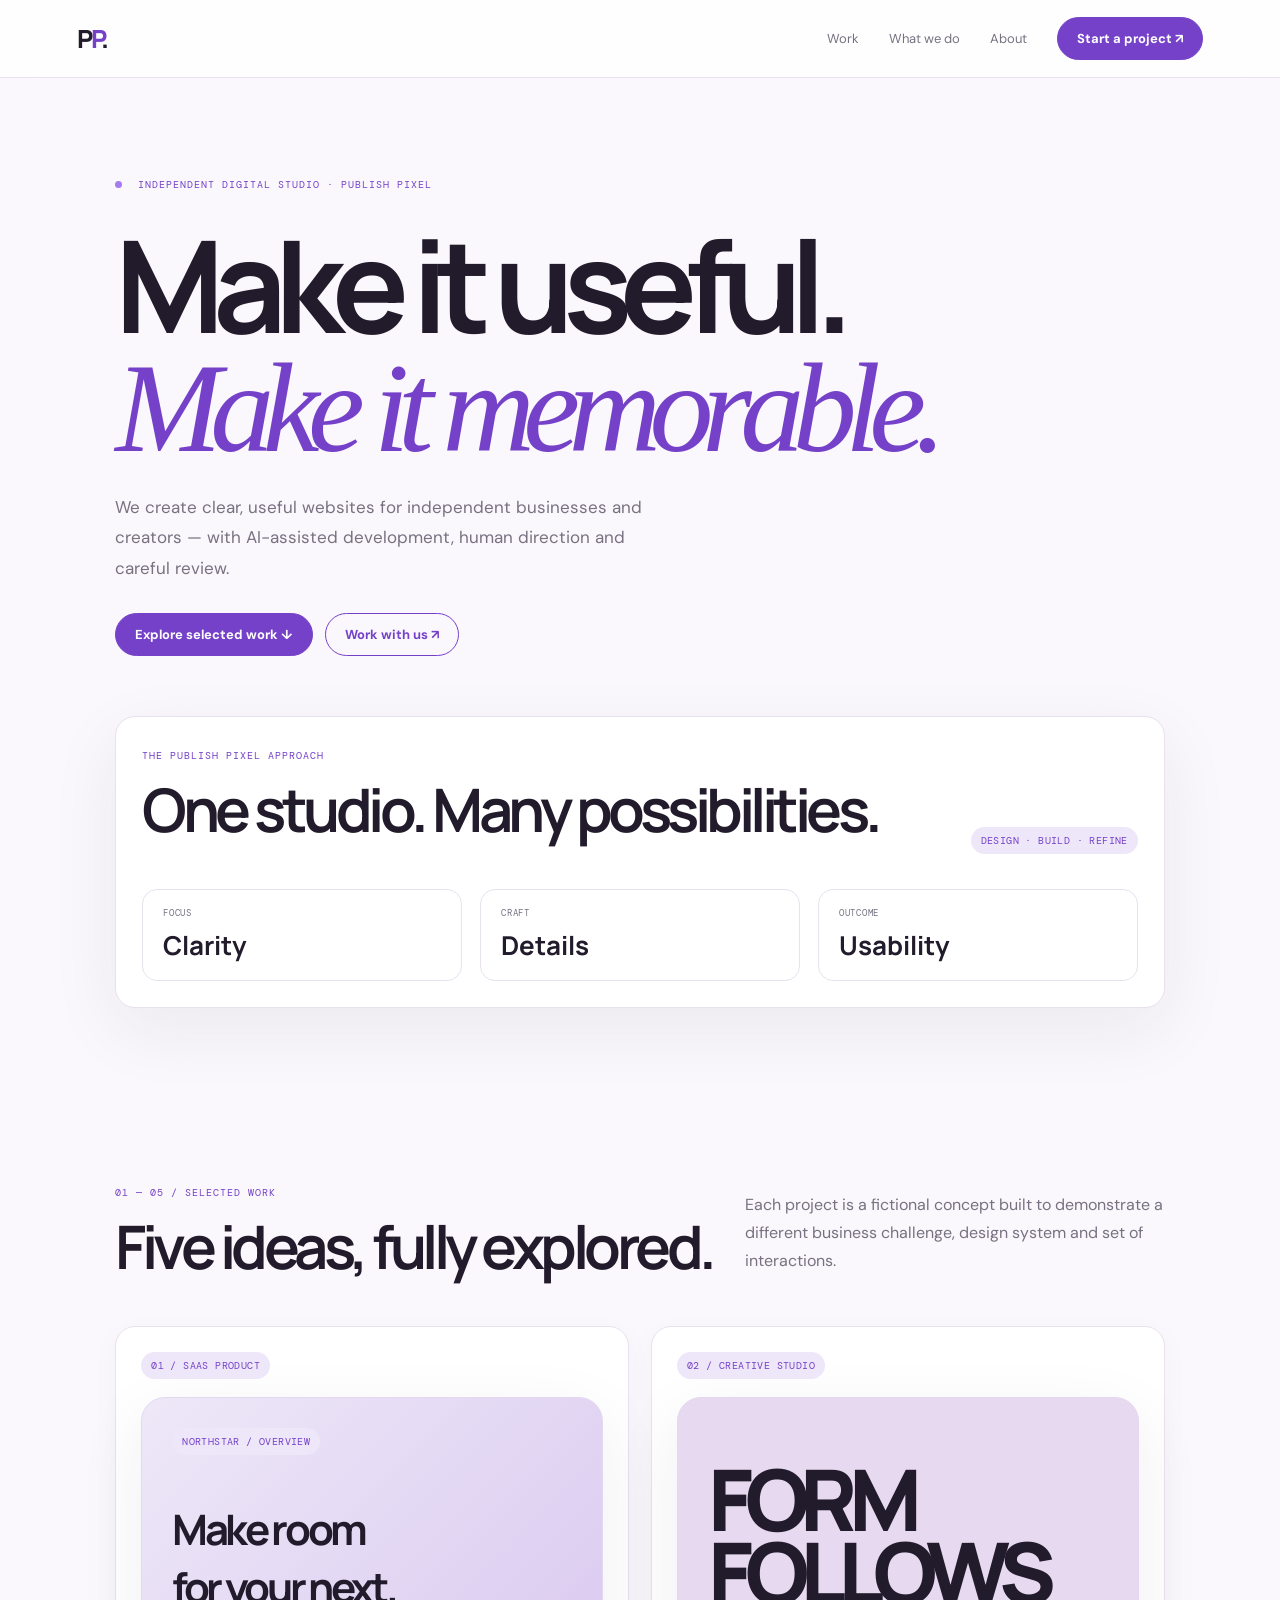
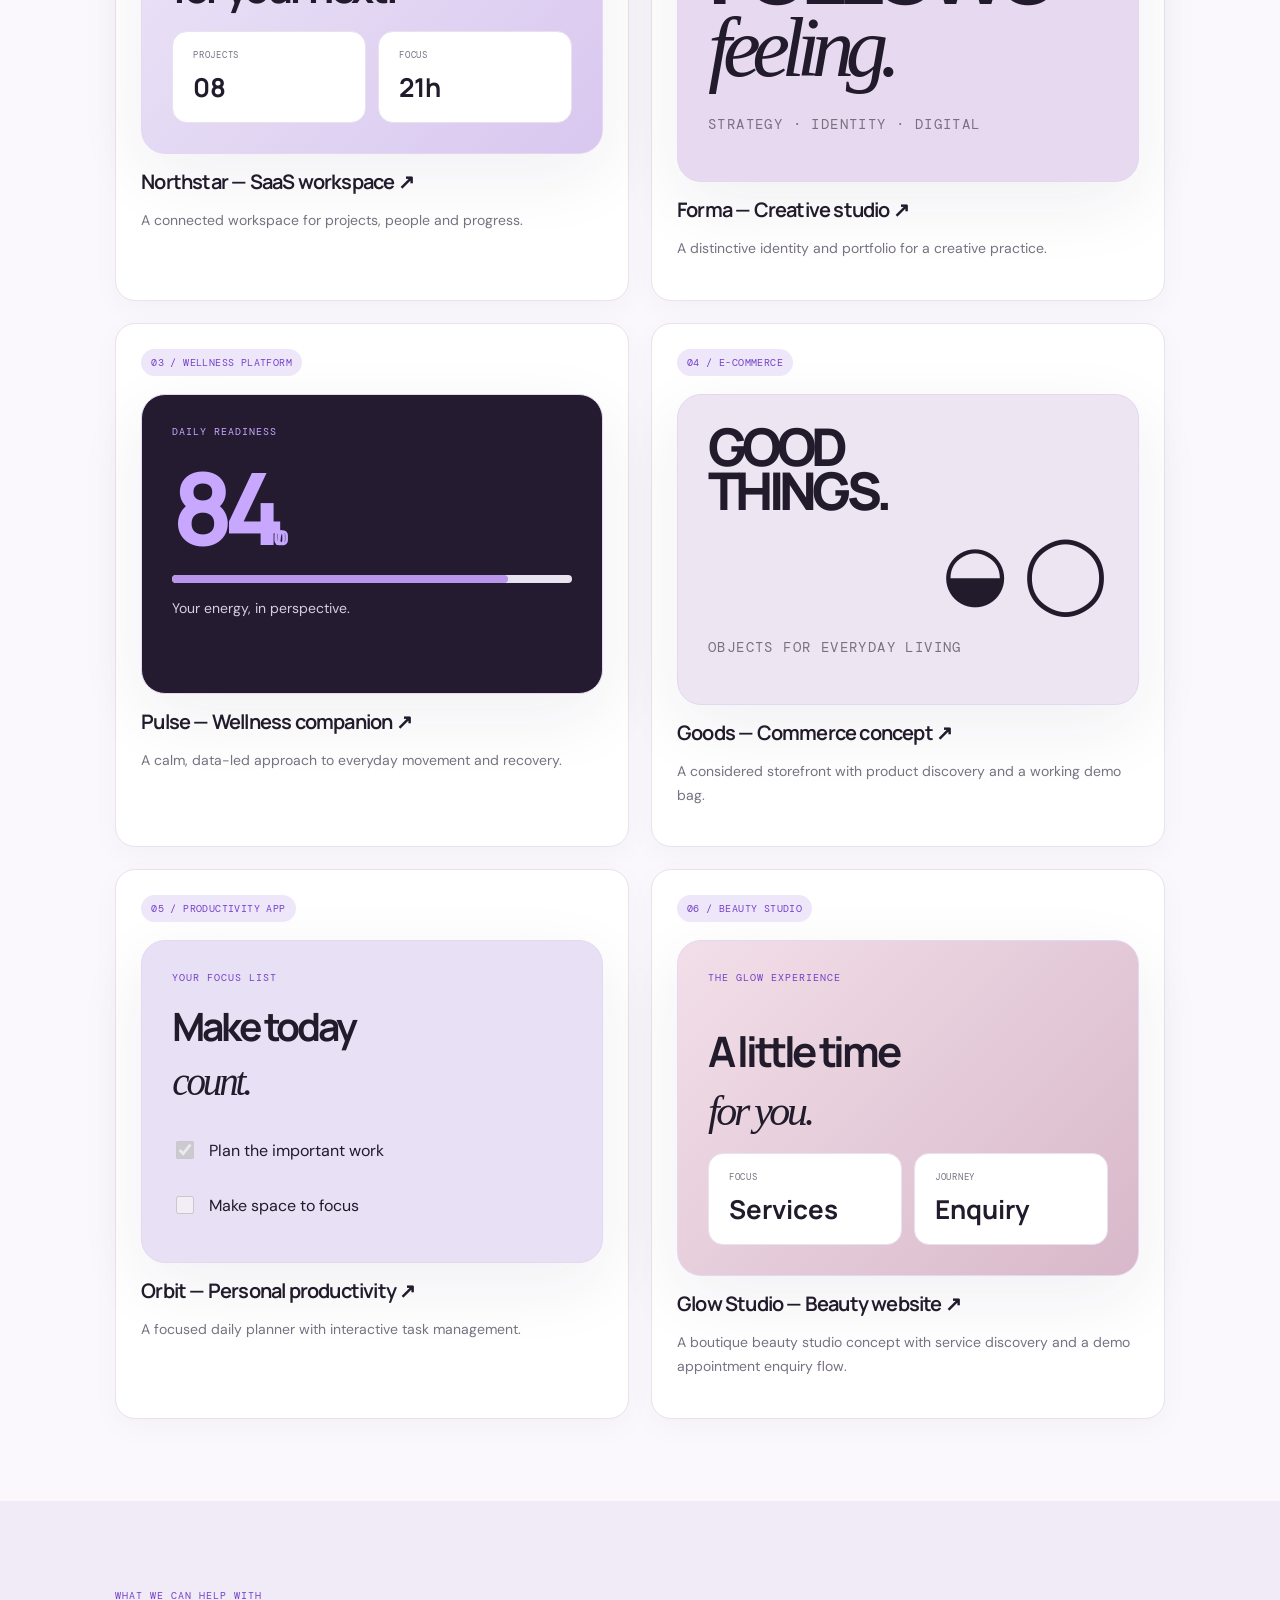
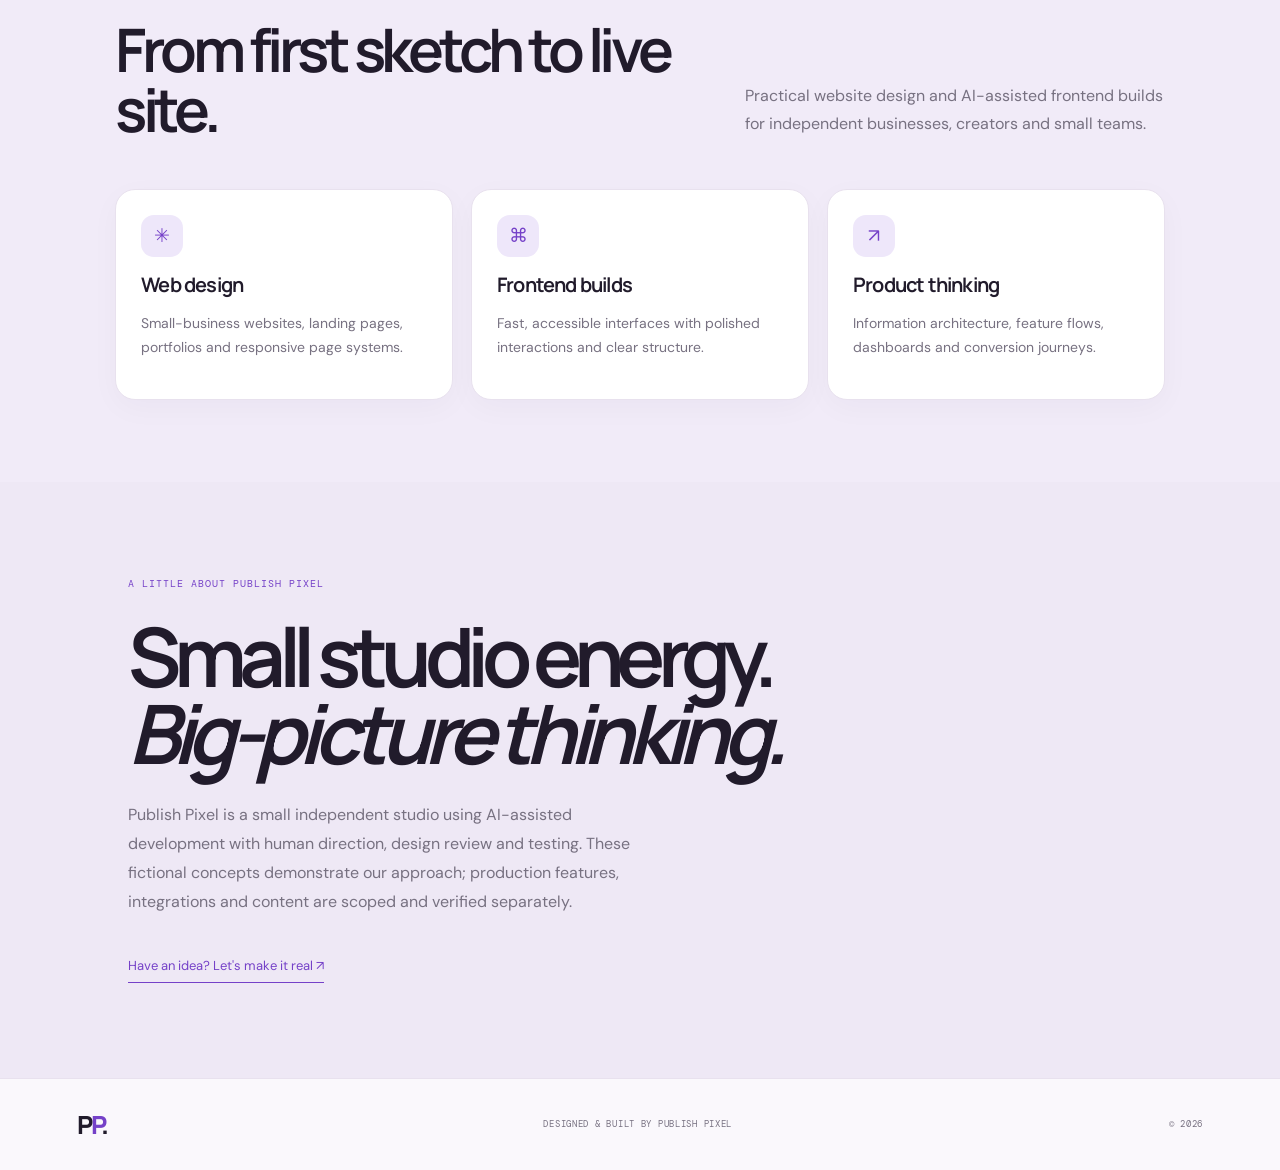
==== commit fa642093: "Add beauty studio concept to portfolio" ====
--- a/index.html
+++ b/index.html
@@ -8,6 +8,7 @@
 <a class="panel" href="03-pulse-fitness/"><span class="tag">03 / WELLNESS PLATFORM</span><div class="visual-card" style="margin-top:18px;background:#241b31;color:white"><div class="eyebrow" style="color:#c8a7ff">DAILY READINESS</div><div style="font:750 100px Manrope;color:#c8a7ff;letter-spacing:-.1em">84<span style="font-size:20px">/100</span></div><div class="progress-track"><span style="width:84%;background:#b995ec"></span></div><p style="color:#d7cde4">Your energy, in perspective.</p></div><h3>Pulse — Wellness companion ↗</h3><p class="muted">A calm, data-led approach to everyday movement and recovery.</p></a>
 <a class="panel" href="04-goods-commerce/"><span class="tag">04 / E-COMMERCE</span><div class="visual-card" style="margin-top:18px;background:#eee5f3"><div style="font:800 52px/.85 Manrope;letter-spacing:-.09em">GOOD<br>THINGS.</div><div style="font-size:76px;text-align:right;margin-top:10px">◒ ◯</div><p class="eyebrow">OBJECTS FOR EVERYDAY LIVING</p></div><h3>Goods — Commerce concept ↗</h3><p class="muted">A considered storefront with product discovery and a working demo bag.</p></a>
 <a class="panel" href="05-orbit-productivity/"><span class="tag">05 / PRODUCTIVITY APP</span><div class="visual-card" style="margin-top:18px;background:#e8e0f4"><div class="eyebrow">YOUR FOCUS LIST</div><h2 style="font:700 39px Manrope;letter-spacing:-.08em">Make today<br><i class="display-serif">count.</i></h2><div class="task-row"><input type="checkbox" checked disabled><span>Plan the important work</span></div><div class="task-row"><input type="checkbox" disabled><span>Make space to focus</span></div></div><h3>Orbit — Personal productivity ↗</h3><p class="muted">A focused daily planner with interactive task management.</p></a>
+<a class="panel" href="06-glow-studio/"><span class="tag">06 / BEAUTY STUDIO</span><div class="visual-card" style="margin-top:18px;background:linear-gradient(135deg,#f2dfe9,#d8b8ca)"><div class="eyebrow">THE GLOW EXPERIENCE</div><h2 style="font:700 42px Manrope;letter-spacing:-.08em;margin-top:38px">A little time<br><i class="display-serif">for you.</i></h2><div class="stat-row"><div class="stat"><small>FOCUS</small><strong>Services</strong></div><div class="stat"><small>JOURNEY</small><strong>Enquiry</strong></div></div></div><h3>Glow Studio — Beauty website ↗</h3><p class="muted">A boutique beauty studio concept with service discovery and a demo appointment enquiry flow.</p></a>
 </div></section>
 <section class="section tint" id="services"><div class="section-heading"><div><span class="eyebrow">WHAT WE CAN HELP WITH</span><h2>From first sketch to live site.</h2></div><p>Practical website design and AI-assisted frontend builds for independent businesses, creators and small teams.</p></div><div class="grid-3"><article class="feature-card"><div class="icon-tile">✳</div><h3>Web design</h3><p>Small-business websites, landing pages, portfolios and responsive page systems.</p></article><article class="feature-card"><div class="icon-tile">⌘</div><h3>Frontend builds</h3><p>Fast, accessible interfaces with polished interactions and clear structure.</p></article><article class="feature-card"><div class="icon-tile">↗</div><h3>Product thinking</h3><p>Information architecture, feature flows, dashboards and conversion journeys.</p></article></div></section>
 <section class="about" id="about"><div class="eyebrow">A LITTLE ABOUT PUBLISH PIXEL</div><h2>Small studio energy.<br><em>Big-picture thinking.</em></h2><p>Publish Pixel is a small independent studio using AI-assisted development with human direction, design review and testing. These fictional concepts demonstrate our approach; production features, integrations and content are scoped and verified separately.</p><a class="email-link" href="mailto:publishpixel1@gmail.com">Have an idea? Let's make it real ↗</a></section></main>
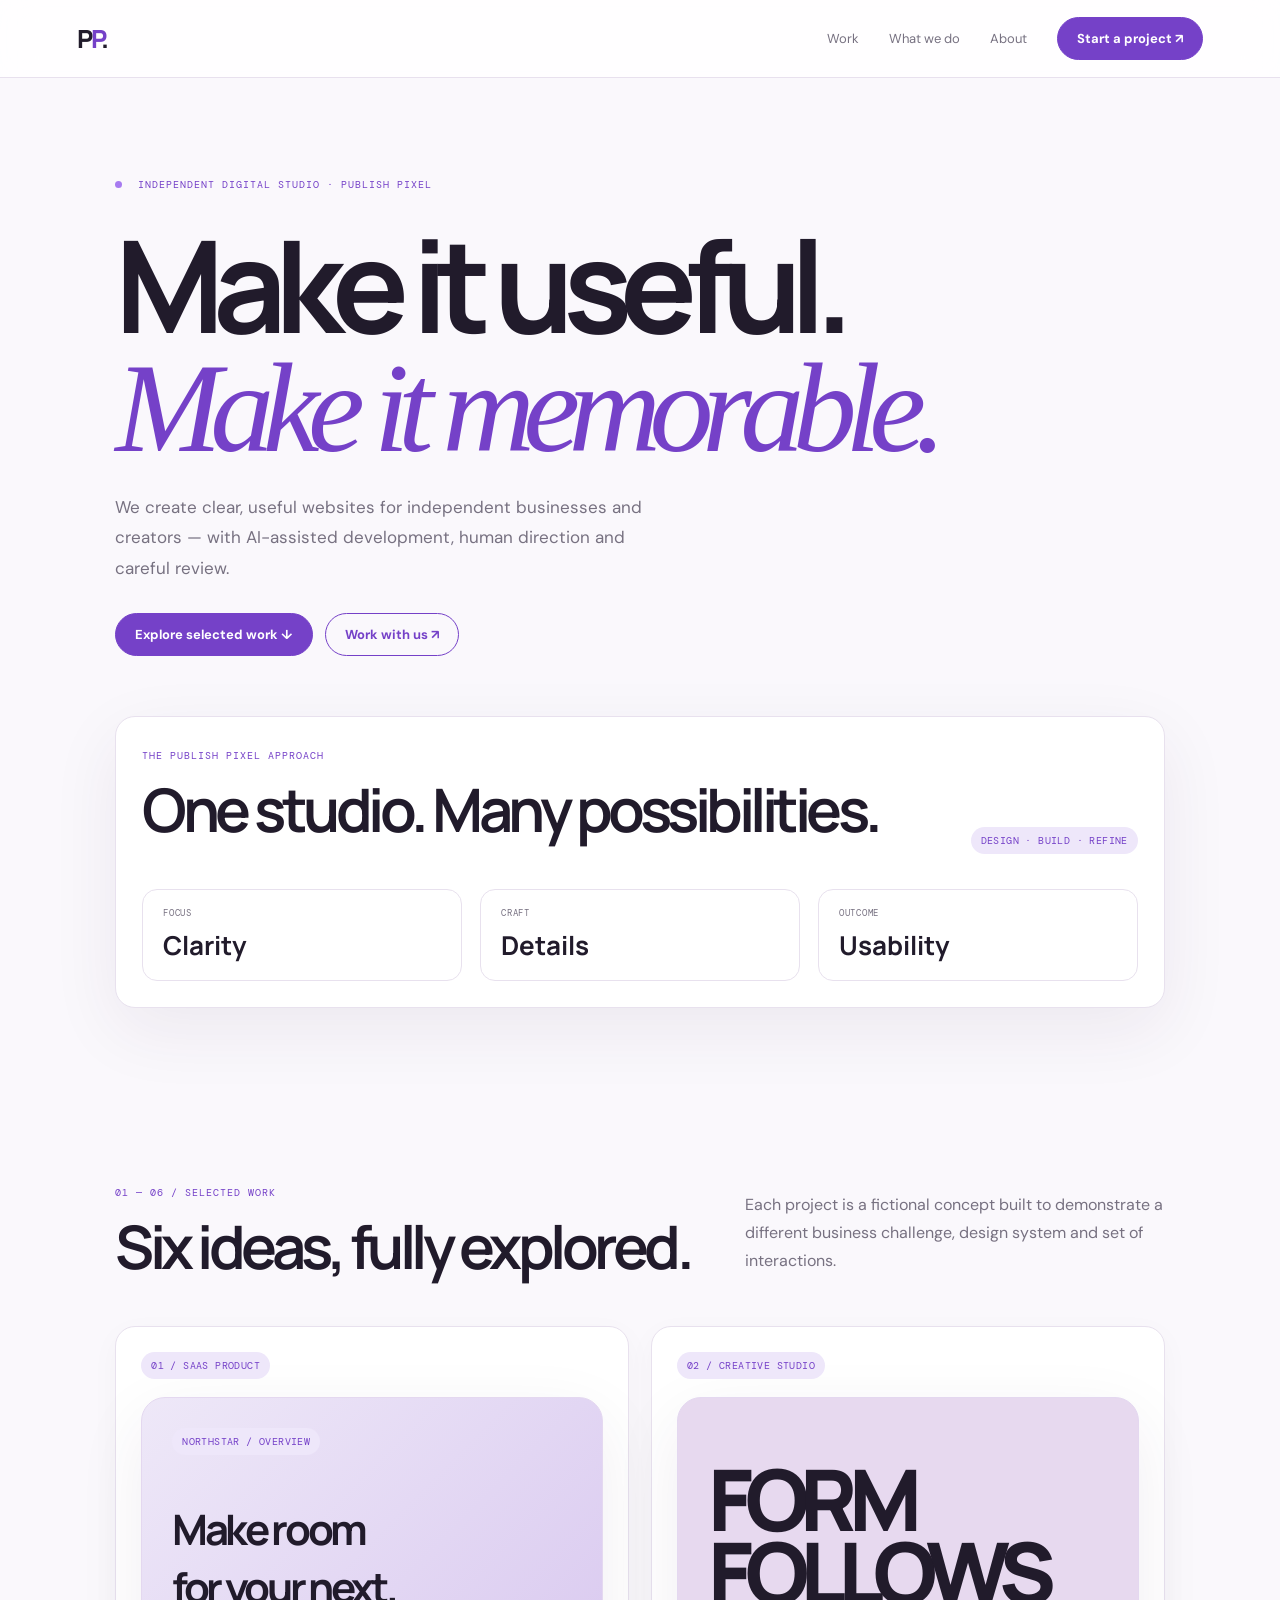
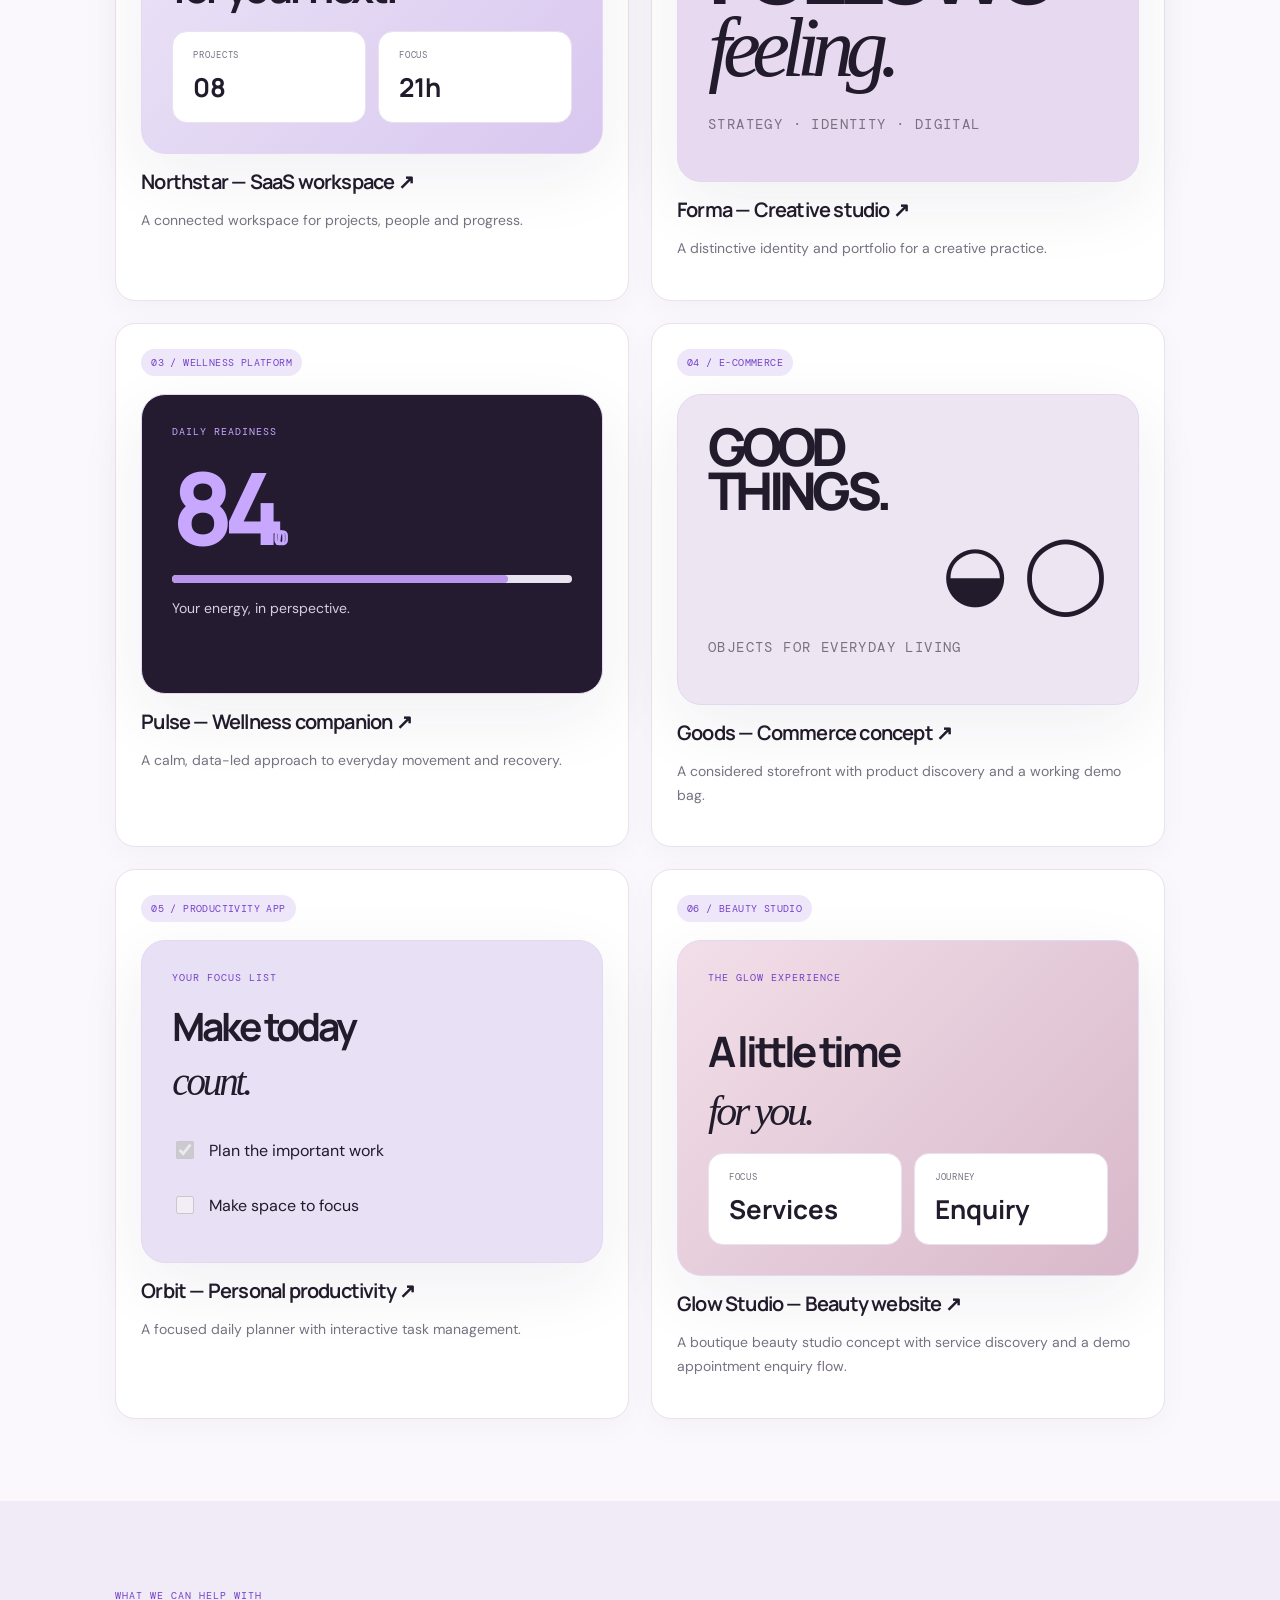
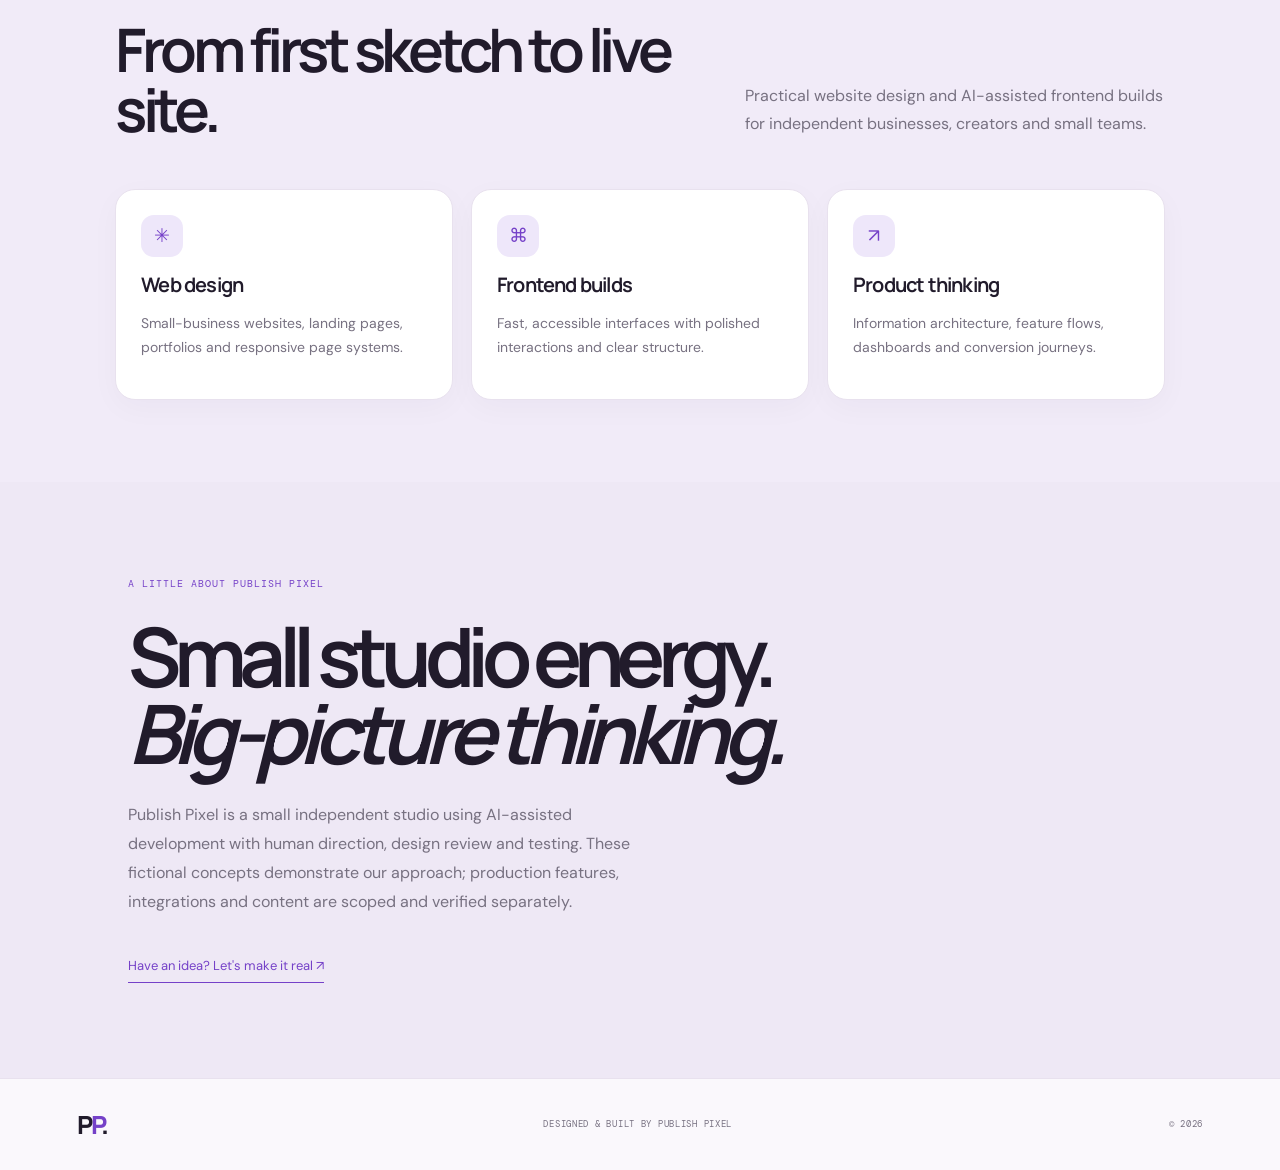
==== commit d225332e: "Update portfolio count for six concepts" ====
--- a/index.html
+++ b/index.html
@@ -2,7 +2,7 @@
 <html lang="en"><head><meta charset="utf-8"><meta name="viewport" content="width=device-width,initial-scale=1"><meta name="theme-color" content="#7541c8"><meta name="description" content="Publish Pixel — independent digital studio. Five detailed product and brand experiences."><title>Publish Pixel — Digital experiences with intent</title><link rel="stylesheet" href="shared.css?v=20261112-purple"></head>
 <body class="portfolio"><nav class="topbar"><a class="brand" href="#">P<span>P</span>.</a><div class="navlinks"><a href="#work">Work</a><a href="#services">What we do</a><a href="#about">About</a><a class="nav-cta" href="mailto:publishpixel1@gmail.com">Start a project ↗</a></div></nav>
 <main><section class="hero"><div class="eyebrow"><i></i> INDEPENDENT DIGITAL STUDIO · PUBLISH PIXEL</div><h1>Make it useful.<br><em style="color:var(--purple)">Make it memorable.</em></h1><p class="hero-copy">We create clear, useful websites for independent businesses and creators — with AI-assisted development, human direction and careful review.</p><div class="hero-actions"><a class="button" href="#work">Explore selected work ↓</a><a class="button secondary" href="mailto:publishpixel1@gmail.com">Work with us ↗</a></div><div class="hero-panel"><div class="section-heading"><div><span class="eyebrow">THE PUBLISH PIXEL APPROACH</span><h2>One studio. Many possibilities.</h2></div><span class="tag">DESIGN · BUILD · REFINE</span></div><div class="grid-3"><div class="stat"><small>FOCUS</small><strong>Clarity</strong></div><div class="stat"><small>CRAFT</small><strong>Details</strong></div><div class="stat"><small>OUTCOME</small><strong>Usability</strong></div></div></div></section>
-<section class="section" id="work"><div class="section-heading"><div><span class="eyebrow">01 — 05 / SELECTED WORK</span><h2>Five ideas, fully explored.</h2></div><p>Each project is a fictional concept built to demonstrate a different business challenge, design system and set of interactions.</p></div><div class="grid-2">
+<section class="section" id="work"><div class="section-heading"><div><span class="eyebrow">01 — 06 / SELECTED WORK</span><h2>Six ideas, fully explored.</h2></div><p>Each project is a fictional concept built to demonstrate a different business challenge, design system and set of interactions.</p></div><div class="grid-2">
 <a class="panel" href="01-northstar-saas/"><span class="tag">01 / SAAS PRODUCT</span><div class="visual-card" style="margin-top:18px;background:linear-gradient(135deg,#eee8f8,#d8c7ef)"><div class="tag">NORTHSTAR / OVERVIEW</div><h2 style="font:700 42px Manrope;letter-spacing:-.08em;margin-top:45px">Make room<br>for your next.</h2><div class="stat-row"><div class="stat"><small>PROJECTS</small><strong>08</strong></div><div class="stat"><small>FOCUS</small><strong>21h</strong></div></div></div><h3>Northstar — SaaS workspace ↗</h3><p class="muted">A connected workspace for projects, people and progress.</p></a>
 <a class="panel" href="02-forma-creative/"><span class="tag">02 / CREATIVE STUDIO</span><div class="visual-card" style="margin-top:18px;background:#e7d9ef"><div style="font:800 clamp(45px,7vw,85px)/.85 Manrope;letter-spacing:-.1em;margin-top:35px">FORM<br>FOLLOWS<br><i class="display-serif">feeling.</i></div><p class="eyebrow" style="margin-top:30px">STRATEGY · IDENTITY · DIGITAL</p></div><h3>Forma — Creative studio ↗</h3><p class="muted">A distinctive identity and portfolio for a creative practice.</p></a>
 <a class="panel" href="03-pulse-fitness/"><span class="tag">03 / WELLNESS PLATFORM</span><div class="visual-card" style="margin-top:18px;background:#241b31;color:white"><div class="eyebrow" style="color:#c8a7ff">DAILY READINESS</div><div style="font:750 100px Manrope;color:#c8a7ff;letter-spacing:-.1em">84<span style="font-size:20px">/100</span></div><div class="progress-track"><span style="width:84%;background:#b995ec"></span></div><p style="color:#d7cde4">Your energy, in perspective.</p></div><h3>Pulse — Wellness companion ↗</h3><p class="muted">A calm, data-led approach to everyday movement and recovery.</p></a>
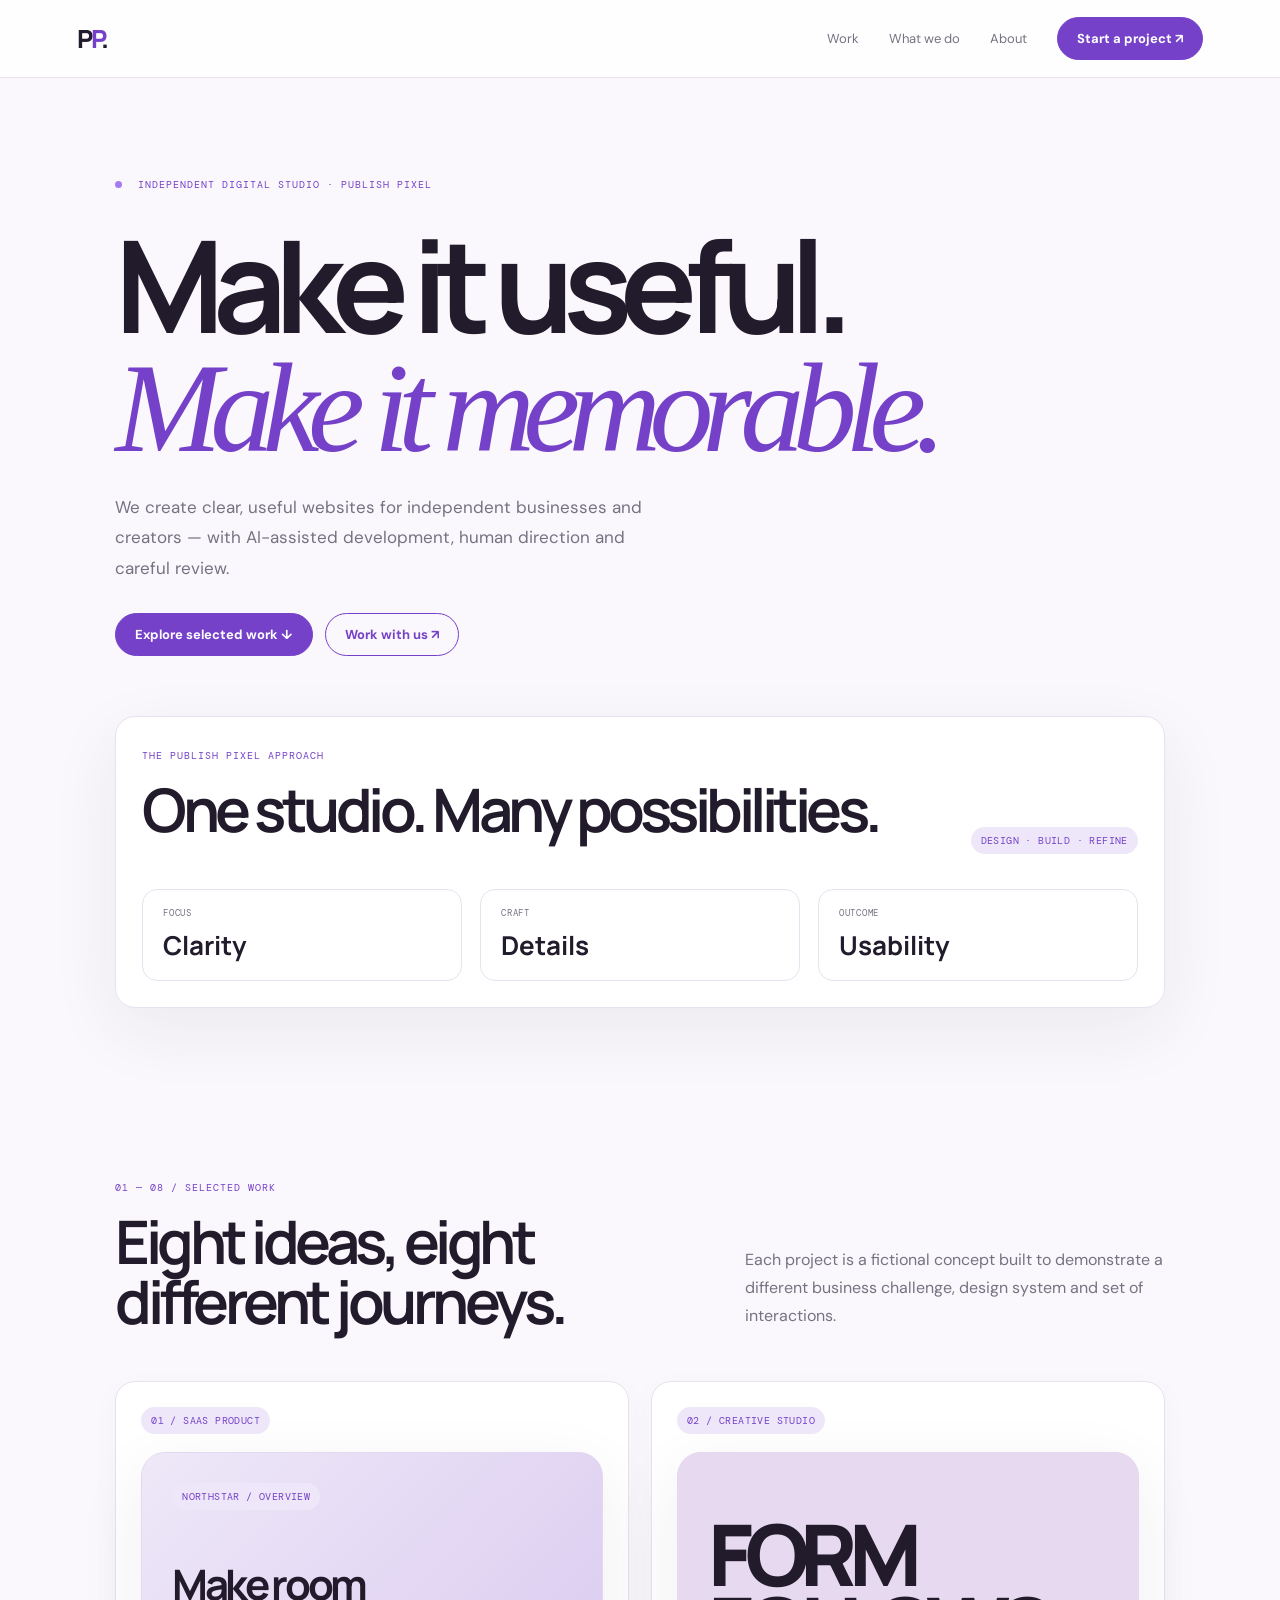
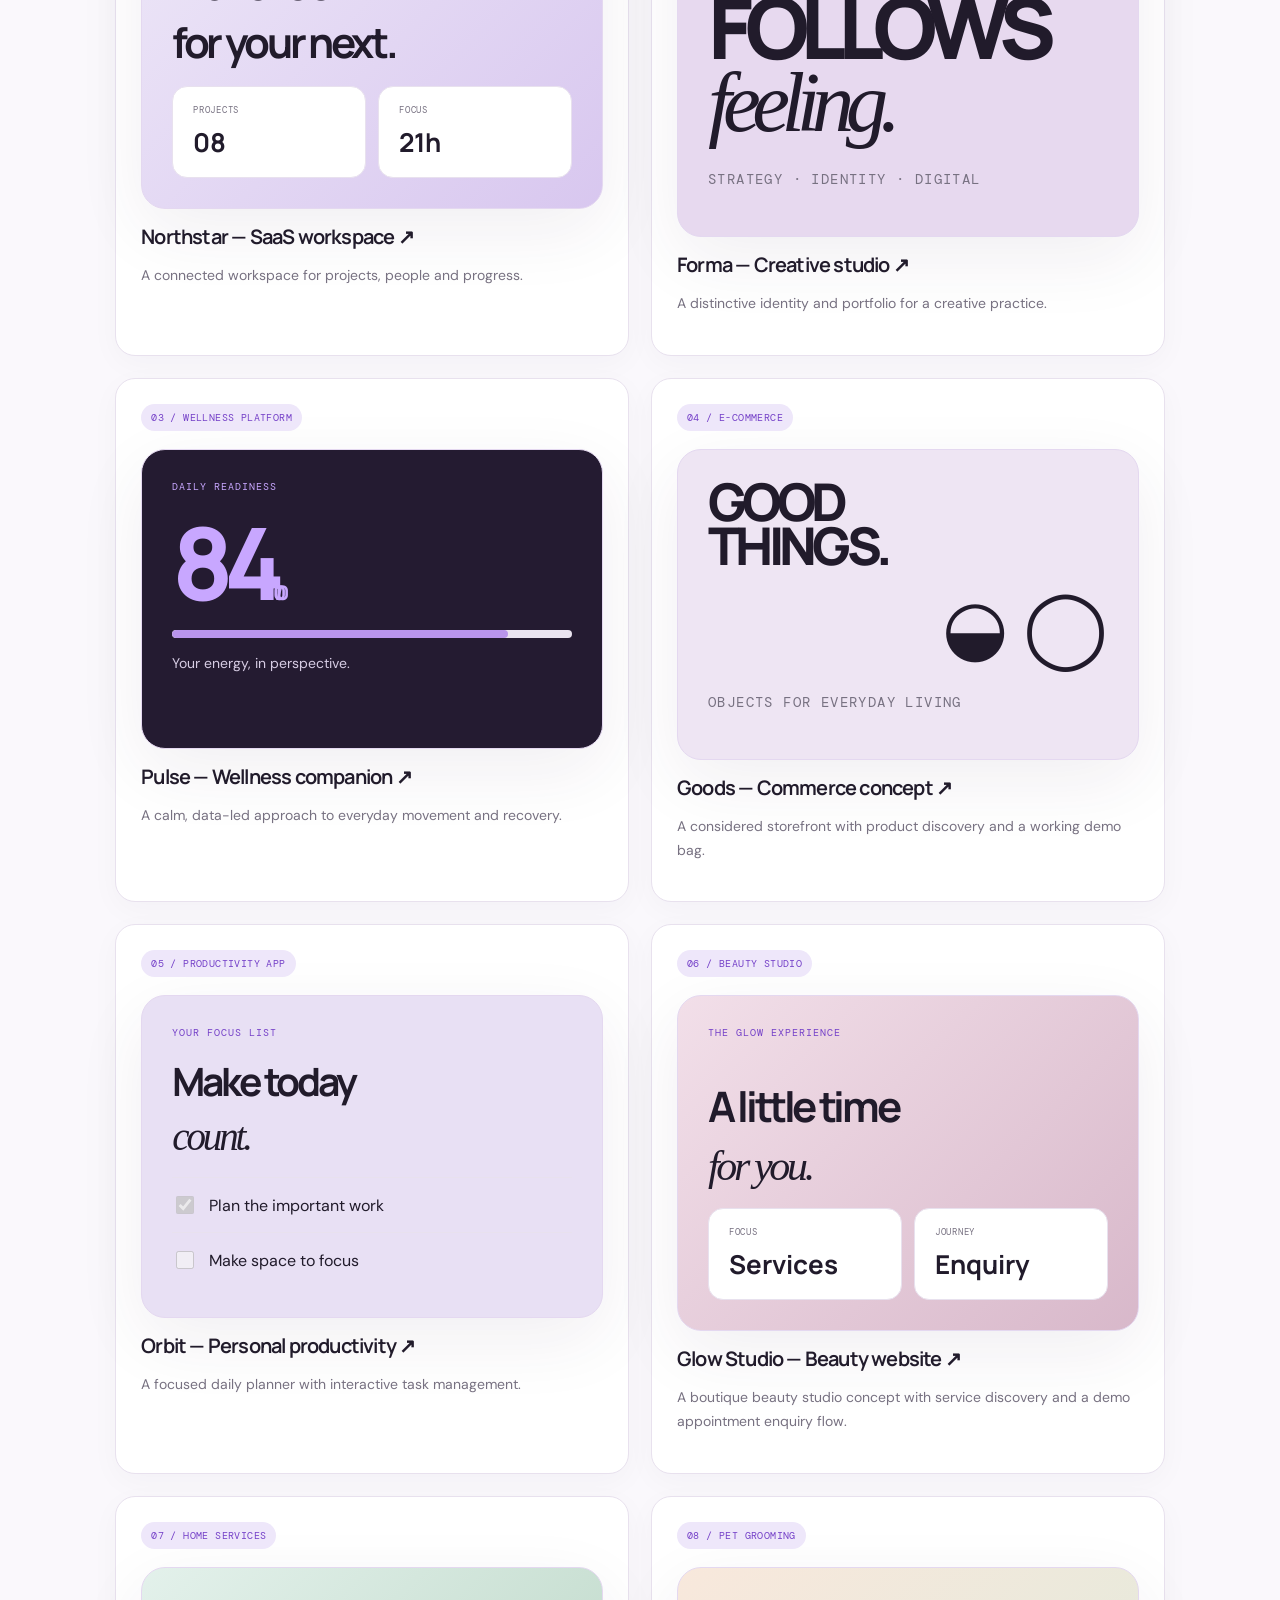
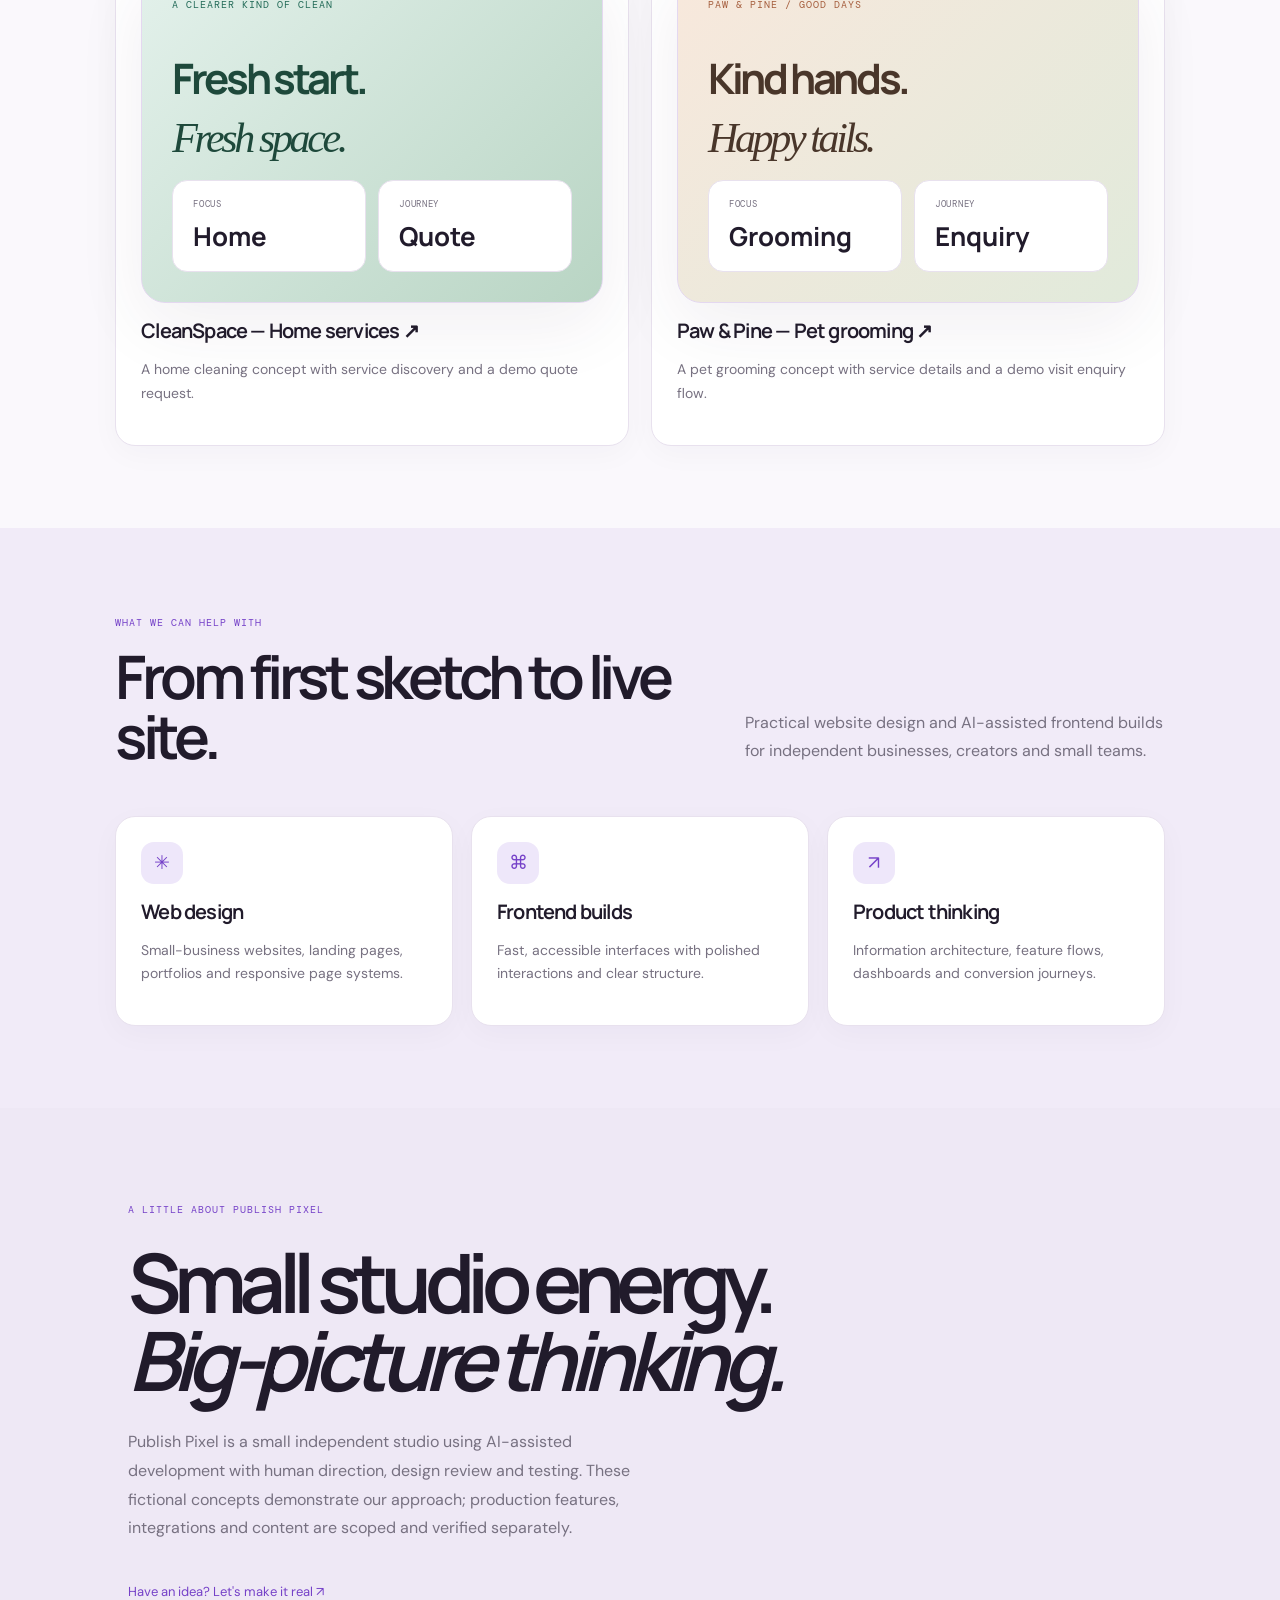
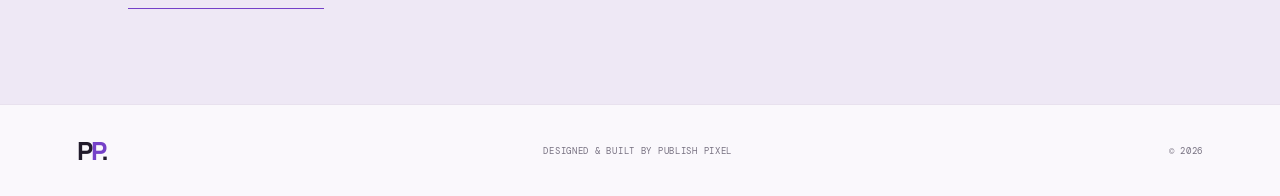
==== commit d741c52a: "Show eight portfolio concepts and add service demos" ====
--- a/index.html
+++ b/index.html
@@ -1,14 +1,16 @@
 <!doctype html>
-<html lang="en"><head><meta charset="utf-8"><meta name="viewport" content="width=device-width,initial-scale=1"><meta name="theme-color" content="#7541c8"><meta name="description" content="Publish Pixel — independent digital studio. Five detailed product and brand experiences."><title>Publish Pixel — Digital experiences with intent</title><link rel="stylesheet" href="shared.css?v=20261112-purple"></head>
+<html lang="en"><head><meta charset="utf-8"><meta name="viewport" content="width=device-width,initial-scale=1"><meta name="theme-color" content="#7541c8"><meta name="description" content="Publish Pixel — independent digital studio. Eight responsive website concepts for independent businesses and creators."><title>Publish Pixel — Digital experiences with intent</title><link rel="stylesheet" href="shared.css?v=20261112-purple"></head>
 <body class="portfolio"><nav class="topbar"><a class="brand" href="#">P<span>P</span>.</a><div class="navlinks"><a href="#work">Work</a><a href="#services">What we do</a><a href="#about">About</a><a class="nav-cta" href="mailto:publishpixel1@gmail.com">Start a project ↗</a></div></nav>
 <main><section class="hero"><div class="eyebrow"><i></i> INDEPENDENT DIGITAL STUDIO · PUBLISH PIXEL</div><h1>Make it useful.<br><em style="color:var(--purple)">Make it memorable.</em></h1><p class="hero-copy">We create clear, useful websites for independent businesses and creators — with AI-assisted development, human direction and careful review.</p><div class="hero-actions"><a class="button" href="#work">Explore selected work ↓</a><a class="button secondary" href="mailto:publishpixel1@gmail.com">Work with us ↗</a></div><div class="hero-panel"><div class="section-heading"><div><span class="eyebrow">THE PUBLISH PIXEL APPROACH</span><h2>One studio. Many possibilities.</h2></div><span class="tag">DESIGN · BUILD · REFINE</span></div><div class="grid-3"><div class="stat"><small>FOCUS</small><strong>Clarity</strong></div><div class="stat"><small>CRAFT</small><strong>Details</strong></div><div class="stat"><small>OUTCOME</small><strong>Usability</strong></div></div></div></section>
-<section class="section" id="work"><div class="section-heading"><div><span class="eyebrow">01 — 06 / SELECTED WORK</span><h2>Six ideas, fully explored.</h2></div><p>Each project is a fictional concept built to demonstrate a different business challenge, design system and set of interactions.</p></div><div class="grid-2">
+<section class="section" id="work"><div class="section-heading"><div><span class="eyebrow">01 — 08 / SELECTED WORK</span><h2>Eight ideas, eight different journeys.</h2></div><p>Each project is a fictional concept built to demonstrate a different business challenge, design system and set of interactions.</p></div><div class="grid-2">
 <a class="panel" href="01-northstar-saas/"><span class="tag">01 / SAAS PRODUCT</span><div class="visual-card" style="margin-top:18px;background:linear-gradient(135deg,#eee8f8,#d8c7ef)"><div class="tag">NORTHSTAR / OVERVIEW</div><h2 style="font:700 42px Manrope;letter-spacing:-.08em;margin-top:45px">Make room<br>for your next.</h2><div class="stat-row"><div class="stat"><small>PROJECTS</small><strong>08</strong></div><div class="stat"><small>FOCUS</small><strong>21h</strong></div></div></div><h3>Northstar — SaaS workspace ↗</h3><p class="muted">A connected workspace for projects, people and progress.</p></a>
 <a class="panel" href="02-forma-creative/"><span class="tag">02 / CREATIVE STUDIO</span><div class="visual-card" style="margin-top:18px;background:#e7d9ef"><div style="font:800 clamp(45px,7vw,85px)/.85 Manrope;letter-spacing:-.1em;margin-top:35px">FORM<br>FOLLOWS<br><i class="display-serif">feeling.</i></div><p class="eyebrow" style="margin-top:30px">STRATEGY · IDENTITY · DIGITAL</p></div><h3>Forma — Creative studio ↗</h3><p class="muted">A distinctive identity and portfolio for a creative practice.</p></a>
 <a class="panel" href="03-pulse-fitness/"><span class="tag">03 / WELLNESS PLATFORM</span><div class="visual-card" style="margin-top:18px;background:#241b31;color:white"><div class="eyebrow" style="color:#c8a7ff">DAILY READINESS</div><div style="font:750 100px Manrope;color:#c8a7ff;letter-spacing:-.1em">84<span style="font-size:20px">/100</span></div><div class="progress-track"><span style="width:84%;background:#b995ec"></span></div><p style="color:#d7cde4">Your energy, in perspective.</p></div><h3>Pulse — Wellness companion ↗</h3><p class="muted">A calm, data-led approach to everyday movement and recovery.</p></a>
 <a class="panel" href="04-goods-commerce/"><span class="tag">04 / E-COMMERCE</span><div class="visual-card" style="margin-top:18px;background:#eee5f3"><div style="font:800 52px/.85 Manrope;letter-spacing:-.09em">GOOD<br>THINGS.</div><div style="font-size:76px;text-align:right;margin-top:10px">◒ ◯</div><p class="eyebrow">OBJECTS FOR EVERYDAY LIVING</p></div><h3>Goods — Commerce concept ↗</h3><p class="muted">A considered storefront with product discovery and a working demo bag.</p></a>
 <a class="panel" href="05-orbit-productivity/"><span class="tag">05 / PRODUCTIVITY APP</span><div class="visual-card" style="margin-top:18px;background:#e8e0f4"><div class="eyebrow">YOUR FOCUS LIST</div><h2 style="font:700 39px Manrope;letter-spacing:-.08em">Make today<br><i class="display-serif">count.</i></h2><div class="task-row"><input type="checkbox" checked disabled><span>Plan the important work</span></div><div class="task-row"><input type="checkbox" disabled><span>Make space to focus</span></div></div><h3>Orbit — Personal productivity ↗</h3><p class="muted">A focused daily planner with interactive task management.</p></a>
 <a class="panel" href="06-glow-studio/"><span class="tag">06 / BEAUTY STUDIO</span><div class="visual-card" style="margin-top:18px;background:linear-gradient(135deg,#f2dfe9,#d8b8ca)"><div class="eyebrow">THE GLOW EXPERIENCE</div><h2 style="font:700 42px Manrope;letter-spacing:-.08em;margin-top:38px">A little time<br><i class="display-serif">for you.</i></h2><div class="stat-row"><div class="stat"><small>FOCUS</small><strong>Services</strong></div><div class="stat"><small>JOURNEY</small><strong>Enquiry</strong></div></div></div><h3>Glow Studio — Beauty website ↗</h3><p class="muted">A boutique beauty studio concept with service discovery and a demo appointment enquiry flow.</p></a>
+<a class="panel" href="07-cleanspace/"><span class="tag">07 / HOME SERVICES</span><div class="visual-card" style="margin-top:18px;background:linear-gradient(135deg,#e3f1eb,#b9d5c4)"><div class="eyebrow" style="color:#236b58">A CLEARER KIND OF CLEAN</div><h2 style="font:700 42px Manrope;letter-spacing:-.08em;margin-top:38px;color:#1e493b">Fresh start.<br><i class="display-serif">Fresh space.</i></h2><div class="stat-row"><div class="stat"><small>FOCUS</small><strong>Home</strong></div><div class="stat"><small>JOURNEY</small><strong>Quote</strong></div></div></div><h3>CleanSpace — Home services ↗</h3><p class="muted">A home cleaning concept with service discovery and a demo quote request.</p></a>
+<a class="panel" href="08-paw-and-pine/"><span class="tag">08 / PET GROOMING</span><div class="visual-card" style="margin-top:18px;background:linear-gradient(135deg,#f8e8dc,#e1eadb)"><div class="eyebrow" style="color:#a65f3f">PAW & PINE / GOOD DAYS</div><h2 style="font:700 42px Manrope;letter-spacing:-.08em;margin-top:38px;color:#49362a">Kind hands.<br><i class="display-serif">Happy tails.</i></h2><div class="stat-row"><div class="stat"><small>FOCUS</small><strong>Grooming</strong></div><div class="stat"><small>JOURNEY</small><strong>Enquiry</strong></div></div></div><h3>Paw & Pine — Pet grooming ↗</h3><p class="muted">A pet grooming concept with service details and a demo visit enquiry flow.</p></a>
 </div></section>
 <section class="section tint" id="services"><div class="section-heading"><div><span class="eyebrow">WHAT WE CAN HELP WITH</span><h2>From first sketch to live site.</h2></div><p>Practical website design and AI-assisted frontend builds for independent businesses, creators and small teams.</p></div><div class="grid-3"><article class="feature-card"><div class="icon-tile">✳</div><h3>Web design</h3><p>Small-business websites, landing pages, portfolios and responsive page systems.</p></article><article class="feature-card"><div class="icon-tile">⌘</div><h3>Frontend builds</h3><p>Fast, accessible interfaces with polished interactions and clear structure.</p></article><article class="feature-card"><div class="icon-tile">↗</div><h3>Product thinking</h3><p>Information architecture, feature flows, dashboards and conversion journeys.</p></article></div></section>
 <section class="about" id="about"><div class="eyebrow">A LITTLE ABOUT PUBLISH PIXEL</div><h2>Small studio energy.<br><em>Big-picture thinking.</em></h2><p>Publish Pixel is a small independent studio using AI-assisted development with human direction, design review and testing. These fictional concepts demonstrate our approach; production features, integrations and content are scoped and verified separately.</p><a class="email-link" href="mailto:publishpixel1@gmail.com">Have an idea? Let's make it real ↗</a></section></main>
